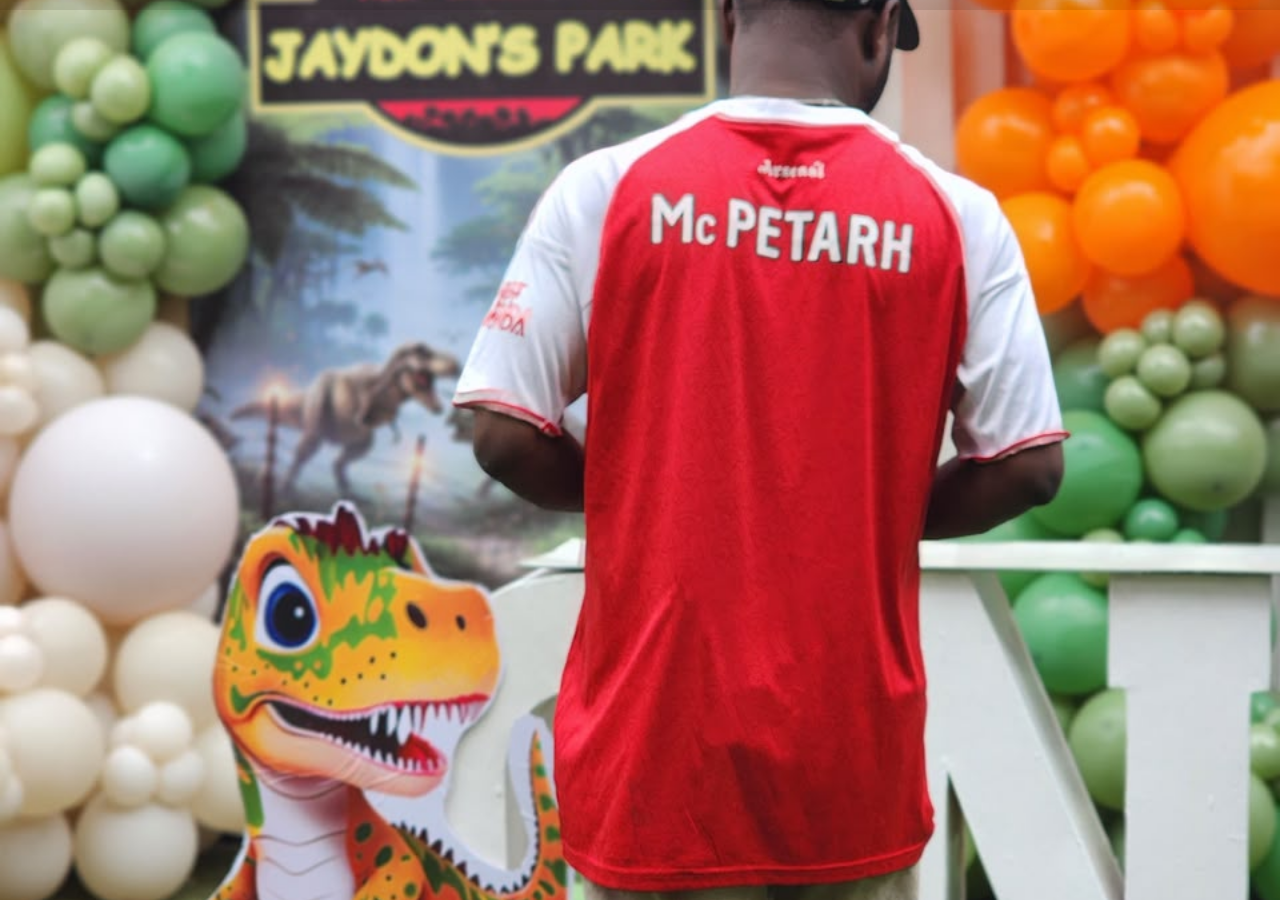
==== Bday.html @ 9639882e "This is my first commit" ====
<!DOCTYPE html>
<html lang="en">
<head>
    <meta charset="UTF-8">
    <meta name="viewport" content="width=device-width, initial-scale=1.0">
    <meta name="description" content="O-Dune Devs">
    <title>Birthday Page</title>
    <link rel="preconnect" href="https://fonts.googleapis.com">
    <link rel="preconnect" href="https://fonts.gstatic.com" crossorigin>
    <link href="https://fonts.googleapis.com/css2?family=DM+Sans:opsz,wght@9..40,100..1000&display=swap" rel="stylesheet">
    <link href="https://fonts.googleapis.com/css2?family=Fraunces:opsz,wght,SOFT,WONK@9..144,100..900,0..100,0..1&display=swap" rel="stylesheet">
    <link rel="stylesheet" href="Bday.css">
</head>
<body>
    <header></header>
    <main></main>
    <footer></footer>
</body>
</html>
---- Bday.css ----
* {
    box-sizing: border-box;
}

html, body {
    margin: 0;
    min-height: 100%;
    background-image: url('Background.png');
    background-position: center;
    background-size: cover;
    background-repeat: no-repeat;
    backdrop-filter: blur(20px);
    box-shadow: 0   0   0   10px rgba(0, 0,0, .1);
}
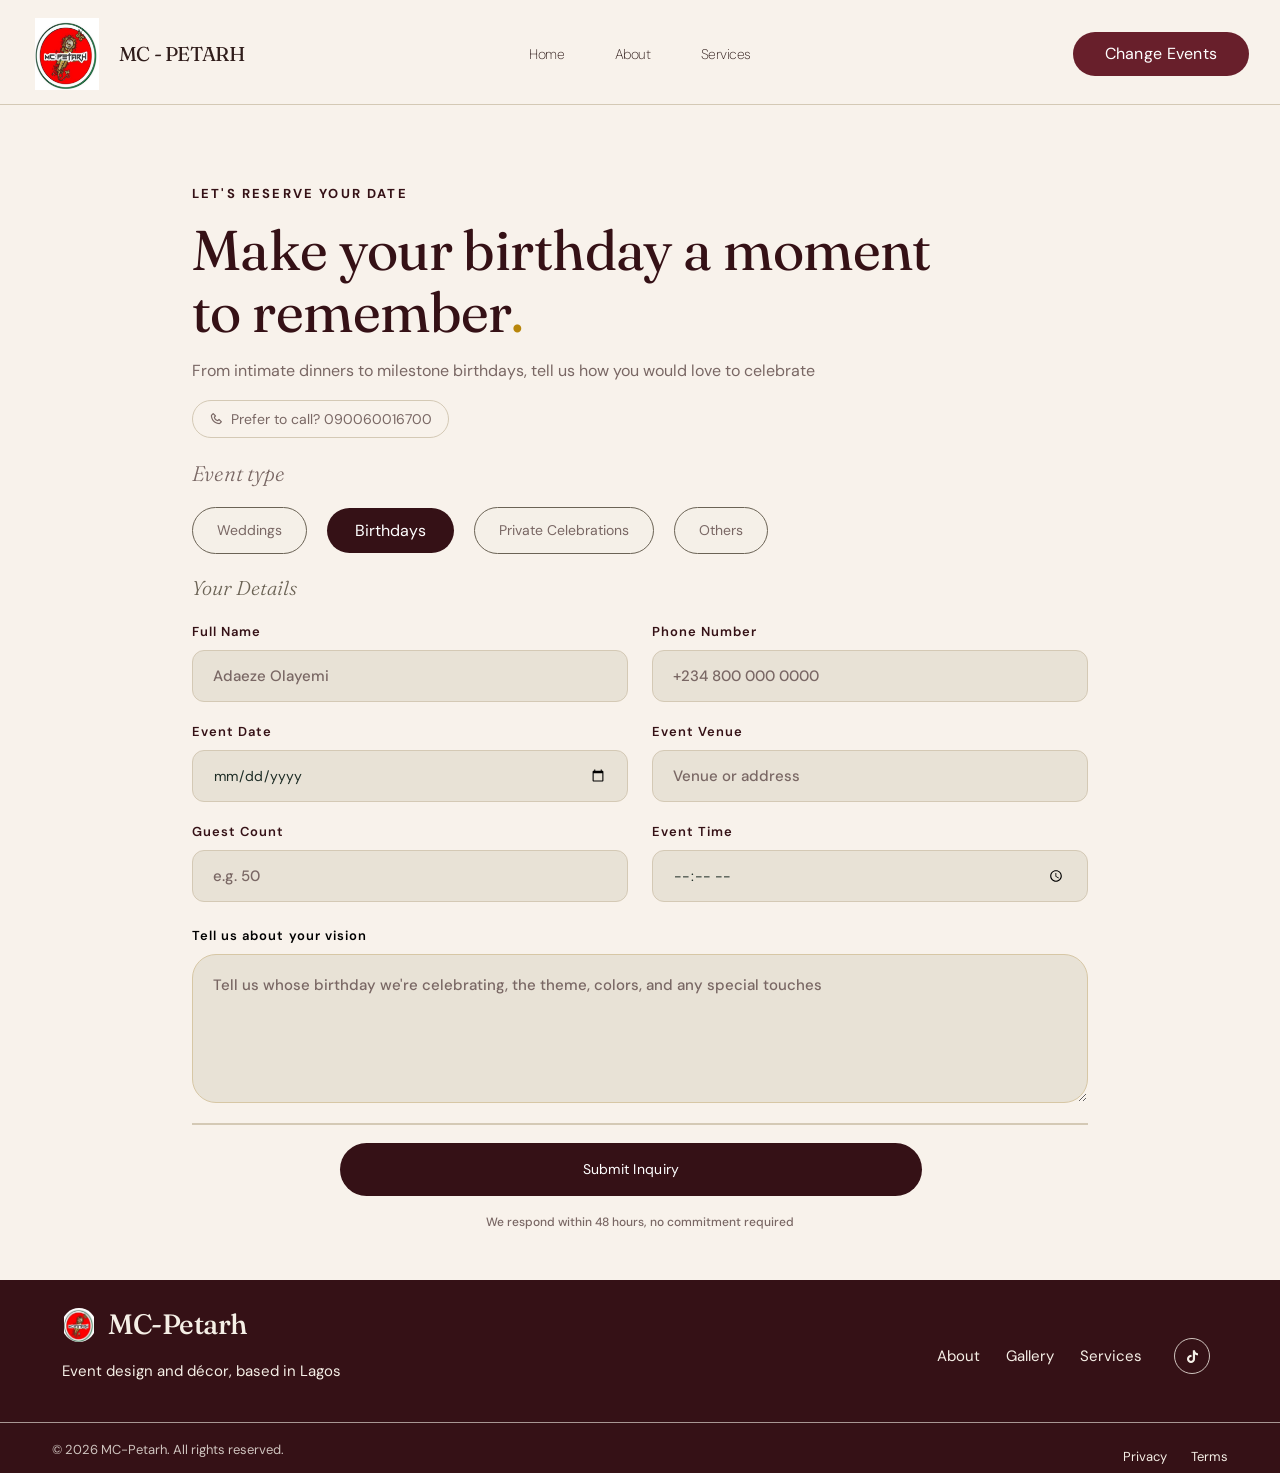
==== commit 8e22c3e0: "Add files via upload" ====
--- a/Bday.html
+++ b/Bday.html
@@ -1,19 +1,147 @@
-<!DOCTYPE html>
-<html lang="en">
-<head>
-    <meta charset="UTF-8">
-    <meta name="viewport" content="width=device-width, initial-scale=1.0">
-    <meta name="description" content="O-Dune Devs">
-    <title>Birthday Page</title>
-    <link rel="preconnect" href="https://fonts.googleapis.com">
-    <link rel="preconnect" href="https://fonts.gstatic.com" crossorigin>
-    <link href="https://fonts.googleapis.com/css2?family=DM+Sans:opsz,wght@9..40,100..1000&display=swap" rel="stylesheet">
-    <link href="https://fonts.googleapis.com/css2?family=Fraunces:opsz,wght,SOFT,WONK@9..144,100..900,0..100,0..1&display=swap" rel="stylesheet">
-    <link rel="stylesheet" href="Bday.css">
-</head>
-<body>
-    <header></header>
-    <main></main>
-    <footer></footer>
-</body>
+<!DOCTYPE html>
+<html lang="en">
+<head>
+    <meta charset="UTF-8">
+    <meta name="viewport" content="width=device-width, initial-scale=1.0">
+    <meta name="description" content="Share your birthday event details with MC-Petarh.">
+    <title>Birthday Event Décor | MC-Petarh</title>
+    <link rel="preconnect" href="https://fonts.googleapis.com">
+    <link rel="preconnect" href="https://fonts.gstatic.com" crossorigin>
+    <link href="https://fonts.googleapis.com/css2?family=DM+Sans:opsz,wght@9..40,100..1000&display=swap" rel="stylesheet">
+    <link rel="stylesheet" href="https://unpkg.com/boxicons@2.1.4/css/boxicons.min.css">
+    <link href="https://fonts.googleapis.com/css2?family=Fraunces:opsz,wght,SOFT,WONK@9..144,100..900,0..100,0..1&display=swap" rel="stylesheet">
+    <link rel="stylesheet" href="Bday.css">
+</head>
+<body>
+    <!-- This is the navbar that reoccurs in every page -->
+    <!-- INTRO HEAD BAR -->
+    <div class="head-cont">
+    <header class="top-style">
+        <div class="top-right-style">
+            <!-- The Company Logo plus Company Text -->
+        <img src="banga.png" alt="Logo" class="logo">
+        <p class="logo-text">MC - PETARH</p>
+        </div>
+        <!-- The Navbar Section -->
+        <nav class="frst-cont">
+                 <a href="Landing.html#home">Home</a>
+                 <a href="Landing.html#about">About</a>
+                 <a href="Landing.html#service">Services</a>
+        </nav>
+        <!-- Intro-Button -->
+        <a href="booking-page.html" class="start-btn">Change Events</a>
+    </header>
+    </div>
+    <main>
+        <div class="frst-order-cont">
+        <p class="motto">LET'S RESERVE YOUR DATE</p>
+        <p class="intro-head-text">Make your birthday a moment<br>to remember<span class="fullstop">.</span></p>
+        <p class="intro-text">From intimate dinners to milestone birthdays, tell us how you would love to celebrate</p>
+        <!--  -->
+        <!-- This is the fake btn for the header in oreder page -->
+        <a class="contact-btn" href="tel:090060016700" aria-label="Call MC-Petarh at 090060016700">
+            <i class="bx bx-phone" aria-hidden="true"></i>
+            <span>Prefer to call? 090060016700</span>
+        </a>
+    
+    <!-- This is the form and options part -->
+        <p class="opt-hd-txt">Event type</p>
+        <!-- Options disguised as Link Embedded Button -->
+         <div class="options">
+            <a href="couple.html" class="opt">Weddings</a>
+            <span class="opt-Bday" aria-current="true">Birthdays</span>
+            <a href="Party.html" class="opt-party">Private Celebrations</a>
+            <a href="Others.html" class="opt-etc">Others</a>
+         </div>
+        <!-- The Form Filling Section Of the page -->
+        <p class="form-hd-txt">Your Details</p>
+        <form action="https://formsubmit.co/mc-petarhevents@gmail.com" method="POST">
+            <input type="hidden" name="_subject" value="Birthday Inquiry">
+            <div class="form-grid">
+                <div class="form-field">
+                    <label for="Cust_Id" class="form-label">Full Name</label>
+                    <div class="input-box">
+                        <input type="text" id="Cust_Id" name="full_name" placeholder="Adaeze Olayemi" required>
+                    </div>
+                </div>
+                <div class="form-field">
+                    <label for="Tel" class="form-label">Phone Number</label>
+                    <div class="input-box">
+                        <input type="tel" id="Tel" name="phone" placeholder="+234 800 000 0000" required>
+                    </div>
+                </div>
+                <div class="form-field">
+                    <label for="event-date" class="form-label">Event Date</label>
+                    <div class="input-box">
+                        <input type="date" id="event-date" name="event_date">
+                    </div>
+                </div>
+                <div class="form-field">
+                    <label for="event-venue" class="form-label">Event Venue</label>
+                    <div class="input-box">
+                        <input type="text" id="event-venue" name="event_venue" placeholder="Venue or address">
+                    </div>
+                </div>
+                <div class="form-field">
+                    <label for="guest-count" class="form-label">Guest Count</label>
+                    <div class="input-box">
+                        <input type="number" id="guest-count" name="guest_count" min="1" placeholder="e.g. 50">
+                    </div>
+                </div>
+                <div class="form-field">
+                    <label for="event-time" class="form-label">Event Time</label>
+                    <div class="input-box">
+                        <input type="time" id="event-time" name="event_time">
+                    </div>
+                </div>
+            </div>
+            <div class="vision-field">
+                <label for="text-area" class="label-text">Tell us about your vision</label>
+                <div class="input-txt-box">
+                    <textarea id="text-area" name="vision" placeholder="Tell us whose birthday we're celebrating, the theme, colors, and any special touches" required class="talk-box"></textarea>
+                </div>
+            </div>
+            <div class="bottom-style">
+                <button class="btn" type="submit">Submit Inquiry</button>
+                <br>
+                <p class="bttm-txt">We respond within 48 hours, no commitment required</p>
+            </div>
+        </form>
+    </div>
+    </main>
+    <!-- This is the activated footer code -->
+        <footer class="site-footer">
+        <div class="footer-style">
+            <div class="footer-brand">
+                <div class="brand-wrap">
+                    <img src="banga.png" alt="Logo" class="footer-logo">
+                    <p class="footer-logo-text">MC-Petarh</p>
+                </div>
+                <p class="footer-tagline">Event design and décor, based in Lagos</p>
+            </div>
+
+            <div class="handle-box">
+                <a href="Landing.html#about" class="footer-link">About</a>
+                <a href="Showroom.html" class="footer-link">Gallery</a>
+                <a href="Landing.html#service" class="footer-link">Services</a>
+
+                <div class="social-links">
+                    <a href="https://www.tiktok.com/@mcpetarhofficial" class="social-icon" aria-label="TikTok" target="_blank" rel="noopener noreferrer">
+                        <i class="bx bxl-tiktok"></i>
+                    </a>
+                </div>
+            </div>
+        </div>
+
+        <div class="footer-bottom">
+            <p>© 2026 MC-Petarh. All rights reserved.</p>
+            <div class="bottom-links">
+                 <!-- Fetch an AI drafted privacy and terms and condition page and then link; online sighting ! -->
+                <a href="Privacy.html" class="footer-link small">Privacy</a>
+                <a href="Terms.html" class="footer-link small">Terms</a>
+            </div>
+        </div>
+    </footer>
+    <!--  -->
+</body>
 </html>
--- a/Bday.css
+++ b/Bday.css
@@ -1,14 +1,1111 @@
-* {
-    box-sizing: border-box;
-}
-
-html, body {
-    margin: 0;
-    min-height: 100%;
-    background-image: url('Background.png');
-    background-position: center;
-    background-size: cover;
-    background-repeat: no-repeat;
-    backdrop-filter: blur(20px);
-    box-shadow: 0   0   0   10px rgba(0, 0,0, .1);
-}+* {
+    box-sizing: border-box;
+    --nav-background: #f8f2eb;
+    /* Original role: navbar and page background. */
+    --nav-text: #301d1b;
+    /* Original role: navbar and logo text. */
+    --primary-button-background: #681f2b;
+    /* Original role: consultation button background. */
+    --button-text: #ffffff;
+    /* Original role: text on primary buttons. */
+    --deep-burgundy: #351116;
+    /* Original role: dark headings, selected option and submit button. */
+    --intro-accent: #e5bdb4;
+    /* Original role: intro text palette accent. */
+    --style-accent: #d9aaa0;
+    /* Original role: style section palette accent. */
+    --soft-cream: #fff5ef;
+    /* Original role: light text and decorative palette accent. */
+    --secondary-burgundy: #8c3744;
+    /* Original role: secondary button palette color. */
+    --muted-text: #796764;
+    /* Original role: supporting copy and footer text. */
+    --gold-accent: #b8860b;
+    /* Original role: heading punctuation and focus accent. */
+    --neutral-border: rgb(212, 201, 181);
+    /* Original role: header, contact and form section dividers. */
+    --option-surface: rgb(245, 240, 232);
+    /* Original role: unselected event option background. */
+    --option-border: #6b6355;
+    /* Original role: unselected option border and supporting headings. */
+    --green-hover: #2d4a3e;
+    /* Original role: Weddings option hover and footer background. */
+    --light-hover-text: #f5efe6;
+    /* Original role: text on hovered options and footer. */
+    --party-hover: burlywood;
+    /* Original role: Private Celebrations option hover. */
+    --other-hover: coral;
+    /* Original role: Others option hover. */
+    --input-surface: #e8e2d6;
+    /* Original role: input and textarea background. */
+    --body-text: #1c2b24;
+    /* Original role: input and textarea text. */
+    --textarea-border: #d7c7a5;
+    /* Original role: textarea border. */
+    --focus-border: black;
+    /* Original role: focused input border. */
+    --button-shadow: rgba(255, 255, 255, 0.14);
+    /* Original role: consultation button hover shadow. */
+    --footer-outline: rgba(245, 240, 232, 0.8);
+    /* Original role: footer social icon outline. */
+    --footer-divider: rgba(245, 240, 232, 0.6);
+    /* Original role: footer bottom divider. */
+    --footer-secondary-text: rgba(245, 240, 232, 0.8);
+    /* Original role: secondary footer copy. */
+    --footer-icon-text: #f5f0e8;
+    /* Original role: social icon text. */
+    --transparent: transparent;
+    /* Original role: transparent form and focus backgrounds. */
+}
+
+html, body {
+    scroll-behavior: smooth;
+    margin: 0;
+    min-height: 100%;
+    background-color: var(--nav-background);
+}
+.head-cont{
+    position: sticky;
+    top: 0;
+    z-index: 10;
+    border-bottom: 1px solid var(--neutral-border);
+    background-color: var(--nav-background);
+    color: var(--nav-text);
+}
+.top-style{
+    width: 100%;
+    padding: 18px clamp(16px, 2.4vw, 32px) 14px;
+    display: grid;
+    grid-template-columns: minmax(0, 1fr) auto minmax(0, 1fr);
+    align-items: center;
+    column-gap: clamp(16px, 2.4vw, 32px);
+}
+.top-right-style{
+    display: flex;
+    align-items: center;
+    justify-content: flex-start;
+    gap: 16px;
+    min-width: 0;
+}
+
+/* The Style for the company logo */
+
+.logo{
+    margin-right: 0;
+   object-fit: contain;
+    flex: 0 0 72px;
+    width: 72px;
+    height: 72px;
+}
+.logo-text{
+    /* The Top text by the Right hand side */
+    font-family: "Fraunces", serif;
+    font-size: 20px;
+    font-weight: 400;
+    Line-height: 24px;
+    letter-spacing: -0.4px;
+    margin-right: 0px;
+}
+/* N:B- Needs adjustment on the font thickness */
+/* The Navbar container */
+
+.frst-cont{
+    padding: 10px;
+    display: flex;
+    gap: clamp(12px, 2.4vw, 32px);
+    align-items: center;
+    justify-content: center;
+    font-size: 12px;
+    text-decoration: none;
+}
+.frst-cont a{
+    /* The font size isn't exact to the figma design */
+    font-family: "DM Sans", sans-serif;
+    font-size: 14px;
+    line-height: 20px;
+    letter-spacing: -0.5px;
+    padding-top: 5px;
+    padding-bottom: 5px;
+    padding-left: 10px;
+    padding-right: 10px;
+    border: none;
+    color: var(--nav-text);
+    font-weight: 200;
+    text-decoration: none;
+    transition:transform .15s ease, background .2s ease;
+    cursor: pointer;
+}
+.frst-cont a:hover{
+    font-weight: 500;
+    color: var(--focus-border);
+    transform:translateY(-1px);
+}
+.frst-cont a:active,
+.frst-cont a:focus{
+   font-size: 16px;
+   font-weight: 600;
+   background-color: var(--transparent);
+   border: 1.5px solid var(--gold-accent);
+   border-radius: 8px;
+}
+
+.start-btn{
+    background-color: var(--primary-button-background);
+    font-family: "DM Sans", sans-serif;
+    font-size: 16px;
+    color: var(--button-text);
+    line-height: 16px;
+    letter-spacing: 0.28px;
+    padding: 14px 32px;
+    border: none;
+    border-radius: 9999px;
+    text-decoration: none;
+    transition: color 0.2s ease, background-color 0.2s ease, box-shadow 0.2s ease, transform 0.2s ease;
+    cursor: pointer;
+    justify-self: end;
+    margin-left: 0;
+    margin-right: 0;
+}
+/* the changes are too sudden */
+.start-btn:hover{
+    transform: translateY(-3px);
+    box-shadow: 0 6px 16px var(--button-shadow);
+ 
+}
+
+/* THis is the section one beginning  */
+.frst-order-cont{
+    width: 900px;
+    height: 220px;
+    margin-left: 300px;
+}
+.motto{
+    font-family: "DM Sans", sans-serif;
+    font-size: 13px;
+    line-height: 18px;
+    letter-spacing: 2.16px;
+    font-weight: bold;
+    color: var(--deep-burgundy);
+    width: 896px;
+    height: 24px;
+    margin: 80px 0 16px;
+    padding: 0;
+}
+.intro-head-text {
+    font-family: "Fraunces", serif;
+    font-size: 56px;
+    font-weight: 420;
+    line-height: 61.6px;
+    letter-spacing: -0.56px;
+    color: var(--deep-burgundy);
+    margin: 15px 0 16px;
+    padding: 0;
+}
+.fullstop{
+    color: var(--gold-accent)
+}
+.intro-text {
+    font-family: "DM Sans", sans-serif;
+    font-size: 16px;
+    font-weight: 400;
+    font-style: normal;
+    line-height: 26px;
+    letter-spacing: 0;
+    color: var(--muted-text);
+    margin: 15px 0 16px;
+    padding: 0;
+}
+/* */
+
+.contact-btn {
+    display: inline-flex;
+    align-items: center;
+    gap: 8px;
+    width: fit-content;
+    min-height: 38px;
+    padding: 8px 16px;
+    border: 1px solid var(--neutral-border);
+    border-radius: 9999px;
+    color: var(--muted-text);
+    font-family: "DM Sans", sans-serif;
+    font-size: 14px;
+    font-weight: 400;
+    font-style: normal;
+    line-height: 20px;
+    text-decoration: none;
+}
+
+.contact-btn:focus-visible {
+    outline: 2px solid var(--gold-accent);
+    outline-offset: 3px;
+}
+
+.contact-btn::before {
+    color: var(--muted-text);
+    font-size: 16px;
+    line-height: 1;
+}
+
+.contact-btn p {
+    margin: 0;
+}
+
+.opt-hd-txt {
+    font-family: "Fraunces", serif;
+    font-size: 21px;
+    font-weight: 300;
+    font-style: italic;
+    line-height: 28px;
+    letter-spacing: 0px;
+    color: var(--muted-text);
+    width: 896px;
+    height: 28px;
+    margin-bottom: 0px;
+}
+
+.options {
+    display: flex;
+    flex-direction: row;
+    align-items: center;
+    justify-content: flex-start;
+    flex-wrap: wrap;
+    column-gap: 20px;
+    row-gap: 16px;
+    width: 896px;
+    height: 67px;
+    padding-top: 20px;
+}
+
+.opt-Bday{
+    font-family: "DM Sans", sans-serif;
+    line-height: 21px;
+    display: inline-flex;
+    align-items: center;
+    justify-content: center;
+    flex: 0 0 auto;
+    padding: 12px 28px;
+    background-color: var(--deep-burgundy);
+    border: none;
+    font-size: 16px;
+    border-radius: 9999px;
+    letter-spacing: 0px;
+    color: var(--button-text);
+    text-decoration: none;
+     transition: background-color 0.2s ease, border-color 0.2s ease, color 0.2s ease, opacity 0.2s ease;
+}
+.opt-party,
+.opt-etc,
+.opt {
+    display: inline-flex;
+    align-items: center;
+    justify-content: center;
+    flex: 0 0 auto;
+    padding: 12px 24px;
+    background-color: var(--option-surface);
+    color: var(--muted-text);
+    border: 1.5px solid var(--option-border);
+    border-radius: 9999px;
+    font-family: "DM Sans", sans-serif;
+    font-size: 14px;
+    line-height: 21px;
+    letter-spacing: 0px;
+    text-decoration: none;
+    transition: background-color 0.2s ease, border-color 0.2s ease, color 0.2s ease;
+}
+
+.opt:hover {
+    background-color: var(--deep-burgundy);
+    color: var(--button-text);
+    font-weight: 600;
+    opacity: 0.83;
+}
+.opt-party:hover{
+    background-color: var(--deep-burgundy);
+    color: var(--button-text);
+    font-weight: 600;
+    opacity: 0.83;
+}
+.opt-etc:hover{
+    background-color: var(--deep-burgundy);
+    color: var(--button-text);
+    font-weight: 600;
+    opacity: 0.83;
+}
+.form-hd-txt {
+    font-family: "Fraunces", serif;
+    font-size: 20px;
+    font-weight: 300;
+    font-style: italic;
+    line-height: 28px;
+    letter-spacing: 0px;
+    color: var(--option-border);
+}
+.Cust_Id{
+    font-family: "DM Sans",sans-serif;
+    font-size: 13px;
+    font-weight: 400;
+    line-height: 19.5px;
+    letter-spacing: 1.04px;
+    color: var(--deep-burgundy);
+}
+.input-box {
+    margin-bottom: 28px;
+    background: var(--transparent);
+    border: none;
+    border-radius: 0;
+    overflow: visible;
+}
+
+.input-box input {
+    width: 438px;
+    height: 52.5px;
+    padding: 14px 20px;
+    border: 1px solid var(--neutral-border);
+    outline: none;
+    background: var(--input-surface);
+    border-radius: 12px;
+    font-family: "DM Sans", sans-serif;
+    font-size: 14px;
+    color: var(--body-text);
+}
+
+.input-box input::placeholder,
+.talk-box::placeholder {
+    font-family: "DM Sans", sans-serif;
+    font-size: 15px;
+    font-weight: 500;
+    line-height: 24px;
+    color: var(--muted-text);
+    opacity: 1;
+    text-align: left;
+}
+.input-box input:focus{
+    border: 2px solid var(--focus-border);
+}
+.Tel{
+    font-family: "DM Sans",sans-serif;
+    font-size: 13px;
+    font-weight: 400;
+    line-height: 19.5px;
+    letter-spacing: 1.04px;
+    color: var(--deep-burgundy);
+
+}
+.label-text{
+    font-family: "DM Sans",sans-serif;
+    font-size: 13px;
+    font-weight: 600;
+    line-height: 19.5px;
+    letter-spacing: 1.04px;
+}
+.talk-box{
+    background-color: var(--input-surface);
+    border: 1px solid var(--textarea-border);
+    border-radius: 24px;
+    color: var(--body-text);
+    width: 896px;
+    height: 149.5px;
+    padding: 18px 20px;
+    text-align: left;
+    vertical-align: top;
+    resize: vertical;
+    box-sizing: border-box;
+    font-family: "DM Sans", sans-serif;
+    font-size: 14px;
+    line-height: 1.5;
+}
+.bottom-style {
+    border-top: 2.3px solid var(--neutral-border);
+    margin-top: 20px;
+    padding-top: 18px;
+    margin-bottom: 20px;
+    display: flex;
+    align-items: center;
+    justify-content: center;
+    gap: 18px;
+    flex-wrap: wrap;
+}
+.btn {
+    font-family: "DM Sans",sans-serif;
+    font-size: 14px;
+    font-weight: 400;
+    line-height: 24px;
+    letter-spacing: 0.28px;
+    color: var(--button-text);
+    border: none;
+    background-color: var(--deep-burgundy);
+    border-radius: 9999px;
+    width: 582px;
+    height: 52.5px;
+    padding: 14px 32px;
+    margin-right: 50px;
+    display: block;
+    transition: opacity 0.2s ease;
+}
+.btn:hover{
+    opacity: 0.93;
+}
+.bttm-txt{
+    font-family: "DM Sans",sans-serif;
+    font-size: 12px;
+    font-weight: 500;
+    line-height: 16px;
+    letter-spacing: 0px;
+    color: var(--muted-text);
+    margin:0px;
+    display: block;
+}
+
+.site-footer {
+    width: 100vw;
+    margin-left: calc(50% - 50vw);
+    background-color: var(--green-hover);
+    color: var(--light-hover-text);
+    margin-top: 50px;
+}
+
+.footer-style {
+    width: 100%;
+    display: flex;
+    align-items: flex-end;
+    justify-content: space-between;
+    gap: 32px;
+    padding: 28px 52px 40px;
+    box-sizing: border-box;
+}
+
+.footer-brand {
+    display: flex;
+    flex-direction: column;
+    align-items: flex-start;
+    gap: 18px;
+    margin-left: 10px;
+}
+
+.brand-wrap {
+    display: flex;
+    align-items: center;
+    gap: 12px;
+}
+
+.footer-logo {
+    width: 34px;
+    height: 34px;
+    object-fit: contain;
+    border-radius: 50%;
+}
+
+.footer-logo-text {
+    margin: 0;
+    font-family: "Fraunces", serif;
+    font-size: 28px;
+    line-height: 1.2;
+    letter-spacing: -0.5px;
+    font-weight: 500;
+}
+
+.footer-tagline {
+    margin: 0;
+    font-family: "DM Sans", sans-serif;
+    font-size: 15px;
+    line-height: 1.5;
+}
+
+.handle-box {
+    display: flex;
+    align-items: center;
+    justify-content: flex-end;
+    gap: 26px;
+    flex-wrap: wrap;
+    margin-right: 18px;
+    padding-bottom: 8px;
+}
+
+.footer-link {
+    font-family: "DM Sans", sans-serif;
+    font-size: 15px;
+    font-weight: 400;
+    color: var(--light-hover-text);
+    line-height: 24px;
+    text-decoration: none;
+}
+.footer-link.small {
+    font-size: 13px;
+}
+
+.social-links {
+    display: flex;
+    align-items: center;
+    gap: 14px;
+    margin-left: 6px;
+}
+
+.social-icon {
+    width: 36px;
+    height: 36px;
+    display: inline-flex;
+    align-items: center;
+    justify-content: center;
+    border: 1px solid var(--footer-outline);
+    border-radius: 50%;
+    color: var(--footer-icon-text);
+    text-decoration: none;
+    font-size: 15px;
+}
+
+.social-icon i {
+    display: inline-flex;
+    align-items: center;
+    justify-content: center;
+}
+
+.footer-bottom {
+    display: flex;
+    align-items: center;
+    justify-content: space-between;
+    gap: 20px;
+    padding: 18px 52px 0;
+    margin: 0;
+    border-top: 1px solid var(--footer-divider);
+    color: var(--footer-secondary-text);
+    font-family: "DM Sans", sans-serif;
+    font-size: 13px;
+}
+
+.footer-bottom p {
+    margin: 0;
+    margin-bottom: 15px;
+}
+
+.bottom-links {
+    display: flex;
+    align-items: center;
+    gap: 24px;
+}
+
+/* A centered max-width wrapper prevents the fixed desktop offset from pushing content off smaller screens. */
+.frst-order-cont {
+    width: min(896px, calc(100% - 64px));
+    height: auto;
+    margin: 0 auto;
+}
+
+/* Fluid text and option containers prevent fixed-width content from overflowing the page wrapper. */
+.motto,
+.opt-hd-txt,
+.options,
+.talk-box {
+    width: 100%;
+}
+
+.motto,
+.opt-hd-txt,
+.options {
+    height: auto;
+}
+
+.intro-text {
+    width: 100%;
+    height: auto;
+    max-width: 42rem;
+}
+
+/* Form controls fill their available column while retaining comfortable desktop maximums. */
+.input-box {
+    width: 100%;
+}
+
+.input-box input {
+    display: block;
+    width: min(100%, 438px);
+    max-width: 100%;
+}
+
+.form-grid {
+    display: grid;
+    grid-template-columns: repeat(2, minmax(0, 1fr));
+    column-gap: 24px;
+    row-gap: 20px;
+}
+
+.form-field {
+    min-width: 0;
+}
+
+.form-label {
+    display: block;
+    margin-bottom: 8px;
+    font-family: "DM Sans", sans-serif;
+    font-size: 13px;
+    font-weight: 600;
+    line-height: 19.5px;
+    letter-spacing: 1.04px;
+    color: var(--deep-burgundy);
+}
+
+.form-field .input-box {
+    margin-bottom: 0;
+}
+
+.form-field .input-box input {
+    width: 100%;
+}
+
+.vision-field {
+    margin-top: 24px;
+}
+
+.vision-field .label-text {
+    display: block;
+    margin-bottom: 8px;
+}
+
+.talk-box {
+    display: block;
+    max-width: 100%;
+}
+
+@media (max-width: 720px) {
+    .form-grid {
+        grid-template-columns: repeat(2, minmax(0, 1fr));
+    }
+}
+
+@media (max-width: 480px) {
+    .form-grid {
+        grid-template-columns: minmax(0, 1fr);
+    }
+}
+
+.btn {
+    width: min(100%, 582px);
+    margin-right: 0;
+}
+
+.site-footer {
+    width: 100vw;
+    margin-left: calc(50% - 50vw);
+    background-color: var(--deep-burgundy);
+    color: var(--light-hover-text);
+    margin-top: 50px;
+}
+
+.footer-style {
+    width: 100%;
+    display: flex;
+    align-items: flex-end;
+    justify-content: space-between;
+    gap: 32px;
+    padding: 28px 52px 40px;
+    box-sizing: border-box;
+}
+
+.footer-brand {
+    display: flex;
+    flex-direction: column;
+    align-items: flex-start;
+    gap: 18px;
+    margin-left: 10px;
+}
+
+.brand-wrap {
+    display: flex;
+    align-items: center;
+    gap: 12px;
+}
+
+.footer-logo {
+    width: 34px;
+    height: 34px;
+    object-fit: contain;
+    border-radius: 50%;
+}
+
+.footer-logo-text {
+    margin: 0;
+    font-family: "Fraunces", serif;
+    font-size: 28px;
+    line-height: 1.2;
+    letter-spacing: -0.5px;
+    font-weight: 500;
+}
+
+.footer-tagline {
+    margin: 0;
+    font-family: "DM Sans", sans-serif;
+    font-size: 15px;
+    line-height: 1.5;
+}
+
+.handle-box {
+    display: flex;
+    align-items: center;
+    justify-content: flex-end;
+    gap: 26px;
+    flex-wrap: wrap;
+    margin-right: 18px;
+    padding-bottom: 8px;
+}
+
+.footer-link {
+    font-family: "DM Sans", sans-serif;
+    font-size: 15px;
+    font-weight: 400;
+    color: var(--light-hover-text);
+    line-height: 24px;
+    text-decoration: none;
+}
+.footer-link.small {
+    font-size: 13px;
+}
+
+.social-links {
+    display: flex;
+    align-items: center;
+    gap: 14px;
+    margin-left: 6px;
+}
+
+.social-icon {
+    width: 36px;
+    height: 36px;
+    display: inline-flex;
+    align-items: center;
+    justify-content: center;
+    border: 1px solid var(--footer-outline);
+    border-radius: 50%;
+    color: var(--footer-icon-text);
+    text-decoration: none;
+    font-size: 15px;
+}
+
+.social-icon i {
+    display: inline-flex;
+    align-items: center;
+    justify-content: center;
+}
+
+.footer-bottom {
+    display: flex;
+    align-items: center;
+    justify-content: space-between;
+    gap: 20px;
+    padding: 18px 52px 0;
+    margin: 0;
+    border-top: 1px solid var(--footer-divider);
+    color: var(--footer-secondary-text);
+    font-family: "DM Sans", sans-serif;
+    font-size: 13px;
+}
+
+.footer-bottom p {
+    margin: 0;
+    margin-bottom: 15px;
+}
+
+.bottom-links {
+    display: flex;
+    align-items: center;
+    gap: 24px;
+}
+
+/* A centered max-width wrapper prevents the fixed desktop offset from pushing content off smaller screens. */
+.frst-order-cont {
+    width: min(896px, calc(100% - 64px));
+    height: auto;
+    margin: 0 auto;
+}
+
+/* Fluid text and option containers prevent fixed-width content from overflowing the page wrapper. */
+.motto,
+.opt-hd-txt,
+.options,
+.talk-box {
+    width: 100%;
+}
+
+.motto,
+.opt-hd-txt,
+.options {
+    height: auto;
+}
+
+.intro-text {
+    width: 100%;
+    height: auto;
+    max-width: 42rem;
+}
+
+/* Form controls fill their available column while retaining comfortable desktop maximums. */
+.input-box {
+    width: 100%;
+}
+
+.input-box input {
+    display: block;
+    width: min(100%, 438px);
+    max-width: 100%;
+}
+
+.talk-box {
+    display: block;
+    max-width: 100%;
+}
+
+.btn {
+    width: min(100%, 582px);
+    margin-right: 0;
+}
+
+/* Let the footer stretch with the page flex layout; 100vw includes scrollbar width and caused horizontal overflow. */
+.site-footer {
+    width: 100%;
+    max-width: 100%;
+    margin-left: 0;
+}
+
+/* Tablet spacing keeps the brand, navigation, and return link from competing for one row. */
+@media (max-width: 900px) {
+    .top-style {
+        padding: 16px 24px 12px;
+        gap: 16px;
+    }
+
+    .top-right-style {
+        min-width: 0;
+        gap: 12px;
+    }
+
+    .frst-cont {
+        gap: clamp(8px, 2vw, 20px);
+    }
+
+    .start-btn {
+        padding: 12px 20px;
+        margin: 0;
+        text-align: center;
+    }
+
+    .frst-order-cont {
+        width: min(896px, calc(100% - 48px));
+    }
+
+    .intro-head-text {
+        font-size: clamp(40px, 6vw, 56px);
+        line-height: 1.1;
+    }
+
+    .options {
+        column-gap: 12px;
+        row-gap: 12px;
+    }
+
+    .footer-style,
+    .footer-bottom {
+        padding-right: 32px;
+        padding-left: 32px;
+    }
+}
+
+/* On narrow screens the header gets a second row for navigation, while content and controls use the viewport width. */
+@media (max-width: 700px) {
+    .top-style {
+        display: grid;
+        grid-template-columns: minmax(0, 1fr) auto;
+        column-gap: 12px;
+        row-gap: 8px;
+        padding: 14px 20px 12px;
+    }
+
+    .top-right-style {
+        grid-column: 1;
+        grid-row: 1;
+    }
+
+    .frst-cont {
+        grid-column: 1 / -1;
+        grid-row: 2;
+        display: flex;
+        justify-content: center;
+        flex-wrap: wrap;
+        padding: 4px 0 0;
+    }
+
+    .start-btn {
+        grid-column: 2;
+        grid-row: 1;
+        font-size: 13px;
+        line-height: 18px;
+        padding: 10px 14px;
+    }
+
+    .frst-order-cont {
+        width: calc(100% - 40px);
+    }
+
+    .motto {
+        margin-top: 48px;
+        margin-bottom: 12px;
+        letter-spacing: 1.5px;
+    }
+
+    .intro-head-text {
+        margin-top: 12px;
+        font-size: clamp(36px, 8vw, 48px);
+        line-height: 1.08;
+    }
+
+    .intro-text {
+        font-size: 15px;
+        line-height: 1.6;
+    }
+
+    .contact-btn {
+        max-width: 100%;
+        flex-wrap: wrap;
+    }
+
+    .options {
+        padding-top: 12px;
+        padding-bottom: 8px;
+        column-gap: 10px;
+        row-gap: 10px;
+    }
+
+    .opt-Bday,
+    .opt-party,
+    .opt-etc,
+    .opt {
+        max-width: 100%;
+        padding: 10px 16px;
+        text-align: center;
+    }
+
+    .talk-box {
+        min-height: 140px;
+    }
+
+    .bottom-style {
+        align-items: stretch;
+        flex-direction: column;
+        gap: 12px;
+    }
+
+    .btn {
+        width: 100%;
+    }
+
+    .footer-style {
+        align-items: flex-start;
+        flex-direction: column;
+        gap: 24px;
+        padding: 28px 24px;
+    }
+
+    .footer-brand,
+    .handle-box {
+        margin: 0;
+    }
+
+    .handle-box {
+        justify-content: flex-start;
+        gap: 18px;
+    }
+
+    .footer-bottom {
+        align-items: flex-start;
+        flex-direction: column;
+        gap: 8px;
+        padding: 16px 24px 0;
+    }
+
+    .footer-bottom p {
+        margin-bottom: 0;
+    }
+
+    .bottom-links {
+        padding-bottom: 16px;
+    }
+}
+
+/* Phone-specific sizing protects the logo, labels, and form fields from cramped viewport edges. */
+@media (max-width: 480px) {
+    .top-style {
+        padding-right: 16px;
+        padding-left: 16px;
+    }
+
+    .logo {
+        flex-basis: 44px;
+        width: 44px;
+        height: 44px;
+    }
+
+    .logo-text {
+        font-size: 14px;
+    }
+
+    .start-btn {
+        max-width: 150px;
+        padding: 9px 12px;
+    }
+
+    .frst-cont {
+        gap: 4px;
+    }
+
+    .link-style {
+        padding-right: 8px;
+        padding-left: 8px;
+    }
+
+    .frst-order-cont {
+        width: calc(100% - 32px);
+    }
+
+    .motto {
+        margin-top: 36px;
+        font-size: 11px;
+    }
+
+    .intro-head-text {
+        font-size: clamp(32px, 9vw, 40px);
+    }
+
+    .contact-btn {
+        width: fit-content;
+        font-size: 13px;
+    }
+
+    .opt-Bday,
+    .opt-party,
+    .opt-etc,
+    .opt {
+        flex: 1 1 calc(50% - 10px);
+    }
+
+    .input-box input,
+    .talk-box {
+        width: 100%;
+        font-size: 14px;
+    }
+
+    .footer-style {
+        padding-right: 20px;
+        padding-left: 20px;
+    }
+
+    .footer-logo-text {
+        font-size: 24px;
+    }
+
+    .handle-box {
+        column-gap: 14px;
+        row-gap: 10px;
+    }
+
+    .footer-bottom {
+        padding-right: 20px;
+        padding-left: 20px;
+    }
+}
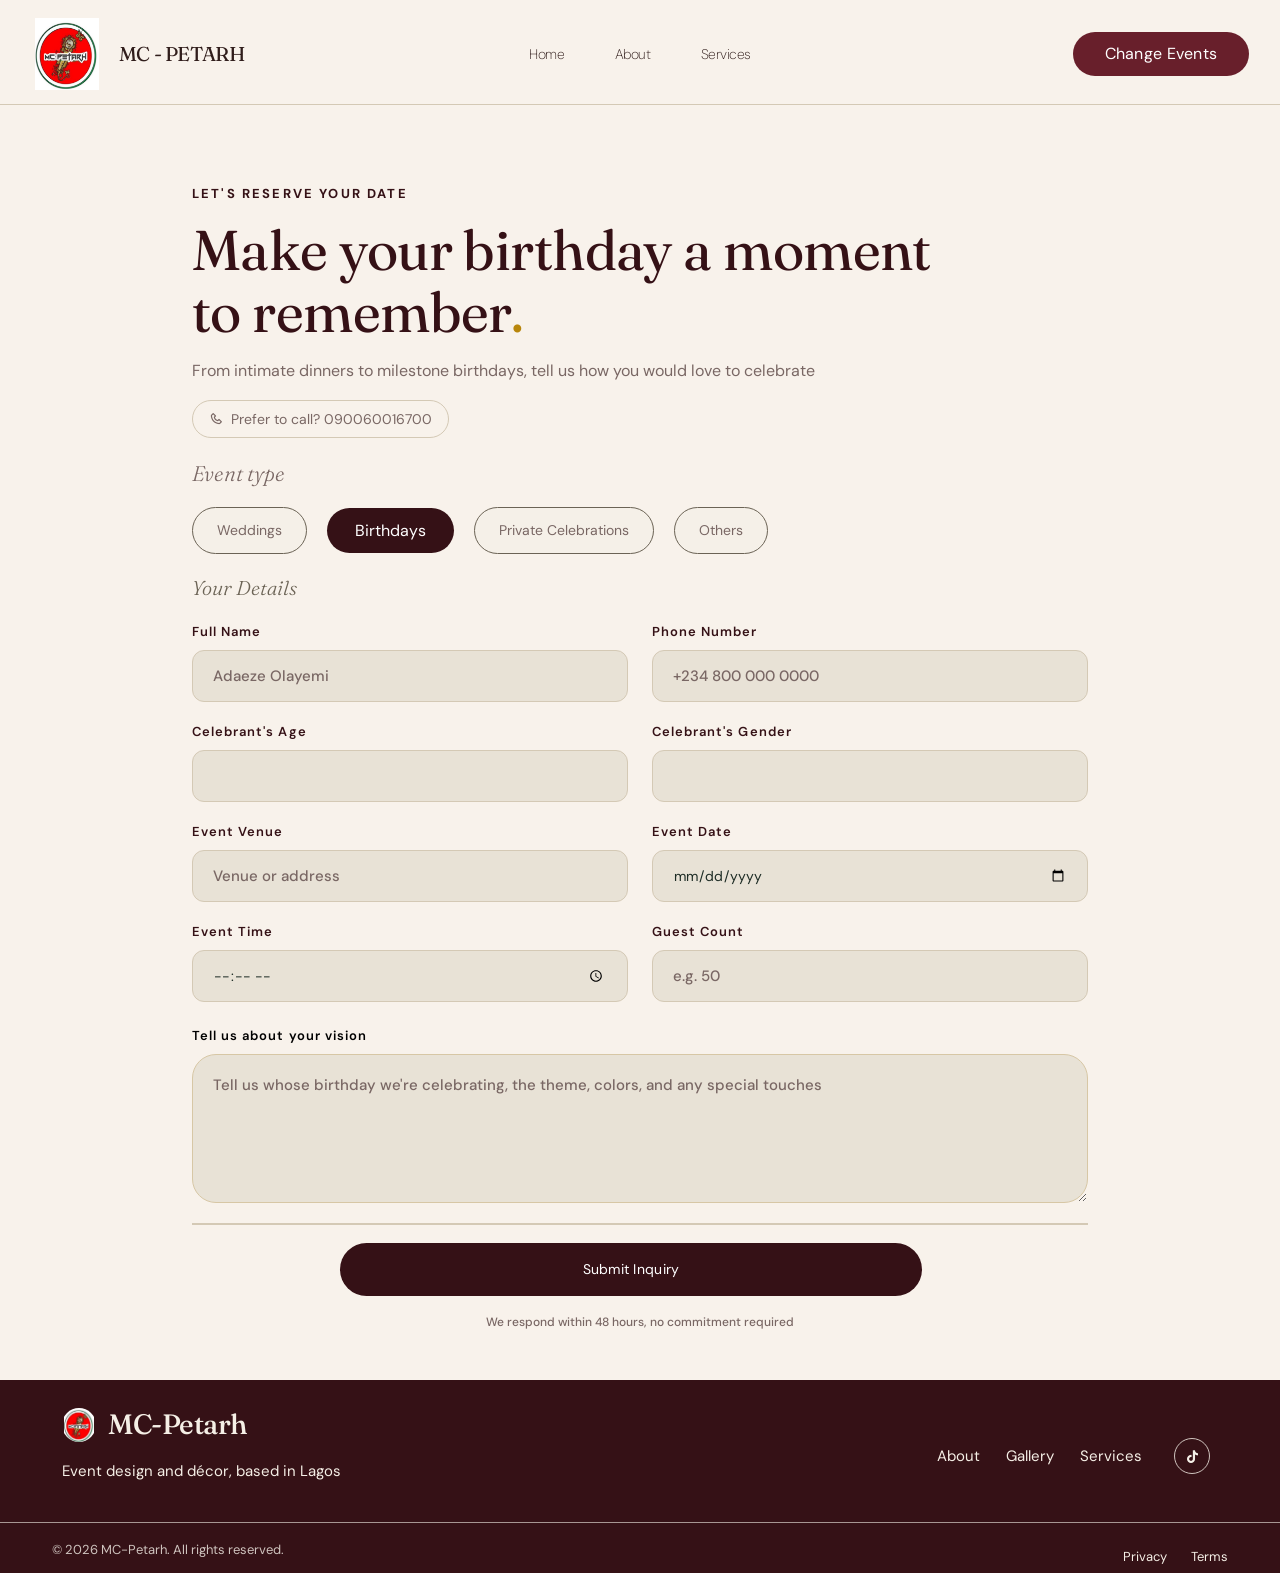
==== commit a49ecacb: "The recents" ====
--- a/Bday.html
+++ b/Bday.html
@@ -1,147 +1,159 @@
-<!DOCTYPE html>
-<html lang="en">
-<head>
-    <meta charset="UTF-8">
-    <meta name="viewport" content="width=device-width, initial-scale=1.0">
-    <meta name="description" content="Share your birthday event details with MC-Petarh.">
-    <title>Birthday Event Décor | MC-Petarh</title>
-    <link rel="preconnect" href="https://fonts.googleapis.com">
-    <link rel="preconnect" href="https://fonts.gstatic.com" crossorigin>
-    <link href="https://fonts.googleapis.com/css2?family=DM+Sans:opsz,wght@9..40,100..1000&display=swap" rel="stylesheet">
-    <link rel="stylesheet" href="https://unpkg.com/boxicons@2.1.4/css/boxicons.min.css">
-    <link href="https://fonts.googleapis.com/css2?family=Fraunces:opsz,wght,SOFT,WONK@9..144,100..900,0..100,0..1&display=swap" rel="stylesheet">
-    <link rel="stylesheet" href="Bday.css">
-</head>
-<body>
-    <!-- This is the navbar that reoccurs in every page -->
-    <!-- INTRO HEAD BAR -->
-    <div class="head-cont">
-    <header class="top-style">
-        <div class="top-right-style">
-            <!-- The Company Logo plus Company Text -->
-        <img src="banga.png" alt="Logo" class="logo">
-        <p class="logo-text">MC - PETARH</p>
-        </div>
-        <!-- The Navbar Section -->
-        <nav class="frst-cont">
-                 <a href="Landing.html#home">Home</a>
-                 <a href="Landing.html#about">About</a>
-                 <a href="Landing.html#service">Services</a>
-        </nav>
-        <!-- Intro-Button -->
-        <a href="booking-page.html" class="start-btn">Change Events</a>
-    </header>
-    </div>
-    <main>
-        <div class="frst-order-cont">
-        <p class="motto">LET'S RESERVE YOUR DATE</p>
-        <p class="intro-head-text">Make your birthday a moment<br>to remember<span class="fullstop">.</span></p>
-        <p class="intro-text">From intimate dinners to milestone birthdays, tell us how you would love to celebrate</p>
-        <!--  -->
-        <!-- This is the fake btn for the header in oreder page -->
-        <a class="contact-btn" href="tel:090060016700" aria-label="Call MC-Petarh at 090060016700">
-            <i class="bx bx-phone" aria-hidden="true"></i>
-            <span>Prefer to call? 090060016700</span>
-        </a>
-    
-    <!-- This is the form and options part -->
-        <p class="opt-hd-txt">Event type</p>
-        <!-- Options disguised as Link Embedded Button -->
-         <div class="options">
-            <a href="couple.html" class="opt">Weddings</a>
-            <span class="opt-Bday" aria-current="true">Birthdays</span>
-            <a href="Party.html" class="opt-party">Private Celebrations</a>
-            <a href="Others.html" class="opt-etc">Others</a>
-         </div>
-        <!-- The Form Filling Section Of the page -->
-        <p class="form-hd-txt">Your Details</p>
-        <form action="https://formsubmit.co/mc-petarhevents@gmail.com" method="POST">
-            <input type="hidden" name="_subject" value="Birthday Inquiry">
-            <div class="form-grid">
-                <div class="form-field">
-                    <label for="Cust_Id" class="form-label">Full Name</label>
-                    <div class="input-box">
-                        <input type="text" id="Cust_Id" name="full_name" placeholder="Adaeze Olayemi" required>
-                    </div>
-                </div>
-                <div class="form-field">
-                    <label for="Tel" class="form-label">Phone Number</label>
-                    <div class="input-box">
-                        <input type="tel" id="Tel" name="phone" placeholder="+234 800 000 0000" required>
-                    </div>
-                </div>
-                <div class="form-field">
-                    <label for="event-date" class="form-label">Event Date</label>
-                    <div class="input-box">
-                        <input type="date" id="event-date" name="event_date">
-                    </div>
-                </div>
-                <div class="form-field">
-                    <label for="event-venue" class="form-label">Event Venue</label>
-                    <div class="input-box">
-                        <input type="text" id="event-venue" name="event_venue" placeholder="Venue or address">
-                    </div>
-                </div>
-                <div class="form-field">
-                    <label for="guest-count" class="form-label">Guest Count</label>
-                    <div class="input-box">
-                        <input type="number" id="guest-count" name="guest_count" min="1" placeholder="e.g. 50">
-                    </div>
-                </div>
-                <div class="form-field">
-                    <label for="event-time" class="form-label">Event Time</label>
-                    <div class="input-box">
-                        <input type="time" id="event-time" name="event_time">
-                    </div>
-                </div>
-            </div>
-            <div class="vision-field">
-                <label for="text-area" class="label-text">Tell us about your vision</label>
-                <div class="input-txt-box">
-                    <textarea id="text-area" name="vision" placeholder="Tell us whose birthday we're celebrating, the theme, colors, and any special touches" required class="talk-box"></textarea>
-                </div>
-            </div>
-            <div class="bottom-style">
-                <button class="btn" type="submit">Submit Inquiry</button>
-                <br>
-                <p class="bttm-txt">We respond within 48 hours, no commitment required</p>
-            </div>
-        </form>
-    </div>
-    </main>
-    <!-- This is the activated footer code -->
-        <footer class="site-footer">
-        <div class="footer-style">
-            <div class="footer-brand">
-                <div class="brand-wrap">
-                    <img src="banga.png" alt="Logo" class="footer-logo">
-                    <p class="footer-logo-text">MC-Petarh</p>
-                </div>
-                <p class="footer-tagline">Event design and décor, based in Lagos</p>
-            </div>
-
-            <div class="handle-box">
-                <a href="Landing.html#about" class="footer-link">About</a>
-                <a href="Showroom.html" class="footer-link">Gallery</a>
-                <a href="Landing.html#service" class="footer-link">Services</a>
-
-                <div class="social-links">
-                    <a href="https://www.tiktok.com/@mcpetarhofficial" class="social-icon" aria-label="TikTok" target="_blank" rel="noopener noreferrer">
-                        <i class="bx bxl-tiktok"></i>
-                    </a>
-                </div>
-            </div>
-        </div>
-
-        <div class="footer-bottom">
-            <p>© 2026 MC-Petarh. All rights reserved.</p>
-            <div class="bottom-links">
-                 <!-- Fetch an AI drafted privacy and terms and condition page and then link; online sighting ! -->
-                <a href="Privacy.html" class="footer-link small">Privacy</a>
-                <a href="Terms.html" class="footer-link small">Terms</a>
-            </div>
-        </div>
-    </footer>
-    <!--  -->
-</body>
+<!DOCTYPE html>
+<html lang="en">
+<head>
+    <meta charset="UTF-8">
+    <meta name="viewport" content="width=device-width, initial-scale=1.0">
+    <meta name="description" content="Share your birthday event details with MC-Petarh.">
+    <title>Birthday Event Décor | MC-Petarh</title>
+    <link rel="preconnect" href="https://fonts.googleapis.com">
+    <link rel="preconnect" href="https://fonts.gstatic.com" crossorigin>
+    <link href="https://fonts.googleapis.com/css2?family=DM+Sans:opsz,wght@9..40,100..1000&display=swap" rel="stylesheet">
+    <link rel="stylesheet" href="https://unpkg.com/boxicons@2.1.4/css/boxicons.min.css">
+    <link href="https://fonts.googleapis.com/css2?family=Fraunces:opsz,wght,SOFT,WONK@9..144,100..900,0..100,0..1&display=swap" rel="stylesheet">
+    <link rel="stylesheet" href="Bday.css">
+</head>
+<body>
+    <!-- This is the navbar that reoccurs in every page -->
+    <!-- INTRO HEAD BAR -->
+    <div class="head-cont">
+    <header class="top-style">
+        <div class="top-right-style">
+            <!-- The Company Logo plus Company Text -->
+        <img src="banga.png" alt="Logo" class="logo">
+        <p class="logo-text">MC - PETARH</p>
+        </div>
+        <!-- The Navbar Section -->
+        <nav class="frst-cont">
+                 <a href="Landing.html#home">Home</a>
+                 <a href="Landing.html#about">About</a>
+                 <a href="Landing.html#service">Services</a>
+        </nav>
+        <!-- Intro-Button -->
+        <a href="booking-page.html" class="start-btn">Change Events</a>
+    </header>
+    </div>
+    <main>
+        <div class="frst-order-cont">
+        <p class="motto">LET'S RESERVE YOUR DATE</p>
+        <p class="intro-head-text">Make your birthday a moment<br>to remember<span class="fullstop">.</span></p>
+        <p class="intro-text">From intimate dinners to milestone birthdays, tell us how you would love to celebrate</p>
+        <!--  -->
+        <!-- This is the fake btn for the header in oreder page -->
+        <a class="contact-btn" href="tel:090060016700" aria-label="Call MC-Petarh at 090060016700">
+            <i class="bx bx-phone" aria-hidden="true"></i>
+            <span>Prefer to call? 090060016700</span>
+        </a>
+    
+    <!-- This is the form and options part -->
+        <p class="opt-hd-txt">Event type</p>
+        <!-- Options disguised as Link Embedded Button -->
+         <div class="options">
+            <a href="couple.html" class="opt">Weddings</a>
+            <span class="opt-Bday" aria-current="true">Birthdays</span>
+            <a href="Party.html" class="opt-party">Private Celebrations</a>
+            <a href="Others.html" class="opt-etc">Others</a>
+         </div>
+        <!-- The Form Filling Section Of the page -->
+        <p class="form-hd-txt">Your Details</p>
+        <form action="https://formsubmit.co/mc-petarhevents@gmail.com" method="POST">
+            <input type="hidden" name="_subject" value="Birthday Inquiry">
+            <div class="form-grid">
+                <div class="form-field">
+                    <label for="Cust_Id" class="form-label">Full Name</label>
+                    <div class="input-box">
+                        <input type="text" id="Cust_Id" name="full_name" placeholder="Adaeze Olayemi" required>
+                    </div>
+                </div>
+                <div class="form-field">
+                    <label for="Tel" class="form-label">Phone Number</label>
+                    <div class="input-box">
+                        <input type="tel" id="Tel" name="phone" placeholder="+234 800 000 0000" required>
+                    </div>
+                </div>
+                <div class="form-field">
+                    <label for="Celebrant's Age" class="form-label">Celebrant's Age</label>
+                    <div class="input-box">
+                        <input type="number" id="Celebrant's Age" name="Celebrant's Age" required>
+                    </div>
+                </div>
+                <div class="form-field">
+                    <label for="Celebrant's_Gender" class="form-label">Celebrant's Gender</label>
+                    <div class="input-box">
+                        <input type="text" id="Celebrant's_Gender" name="Celebrant's_Gender" required>
+                    </div>
+                </div>
+                <div class="form-field">
+                    <label for="event-venue" class="form-label">Event Venue</label>
+                    <div class="input-box">
+                        <input type="text" id="event-venue" name="event_venue" placeholder="Venue or address" required>
+                    </div>
+                </div>
+                <div class="form-field">
+                    <label for="event-date" class="form-label">Event Date</label>
+                    <div class="input-box">
+                        <input type="date" id="event-date" name="event_date" required>
+                    </div>
+                </div>
+                <div class="form-field">
+                    <label for="event-time" class="form-label">Event Time</label>
+                    <div class="input-box">
+                        <input type="time" id="event-time" name="event_time" required>
+                    </div>
+                </div>
+                 <div class="form-field">
+                    <label for="guest-count" class="form-label">Guest Count</label>
+                    <div class="input-box">
+                        <input type="number" id="guest-count" name="guest_count" min="1" placeholder="e.g. 50" required>
+                    </div>
+                </div>
+            </div>
+            <div class="vision-field">
+                <label for="text-area" class="label-text">Tell us about your vision</label>
+                <div class="input-txt-box">
+                    <textarea id="text-area" name="vision" placeholder="Tell us whose birthday we're celebrating, the theme, colors, and any special touches" required class="talk-box"></textarea>
+                </div>
+            </div>
+            <div class="bottom-style">
+                <button class="btn" type="submit">Submit Inquiry</button>
+                <br>
+                <p class="bttm-txt">We respond within 48 hours, no commitment required</p>
+            </div>
+        </form>
+    </div>
+    </main>
+    <!-- This is the activated footer code -->
+        <footer class="site-footer">
+        <div class="footer-style">
+            <div class="footer-brand">
+                <div class="brand-wrap">
+                    <img src="banga.png" alt="Logo" class="footer-logo">
+                    <p class="footer-logo-text">MC-Petarh</p>
+                </div>
+                <p class="footer-tagline">Event design and décor, based in Lagos</p>
+            </div>
+
+            <div class="handle-box">
+                <a href="Landing.html#about" class="footer-link">About</a>
+                <a href="Showroom.html" class="footer-link">Gallery</a>
+                <a href="Landing.html#service" class="footer-link">Services</a>
+
+                <div class="social-links">
+                    <a href="https://www.tiktok.com/@mcpetarhofficial" class="social-icon" aria-label="TikTok" target="_blank" rel="noopener noreferrer">
+                        <i class="bx bxl-tiktok"></i>
+                    </a>
+                </div>
+            </div>
+        </div>
+
+        <div class="footer-bottom">
+            <p>© 2026 MC-Petarh. All rights reserved.</p>
+            <div class="bottom-links">
+                 <!-- Fetch an AI drafted privacy and terms and condition page and then link; online sighting ! -->
+                <a href="Privacy.html" class="footer-link small">Privacy</a>
+                <a href="Terms.html" class="footer-link small">Terms</a>
+            </div>
+        </div>
+    </footer>
+    <!--  -->
+</body>
 </html>
--- a/Bday.css
+++ b/Bday.css
@@ -1,1111 +1,1111 @@
-* {
-    box-sizing: border-box;
-    --nav-background: #f8f2eb;
-    /* Original role: navbar and page background. */
-    --nav-text: #301d1b;
-    /* Original role: navbar and logo text. */
-    --primary-button-background: #681f2b;
-    /* Original role: consultation button background. */
-    --button-text: #ffffff;
-    /* Original role: text on primary buttons. */
-    --deep-burgundy: #351116;
-    /* Original role: dark headings, selected option and submit button. */
-    --intro-accent: #e5bdb4;
-    /* Original role: intro text palette accent. */
-    --style-accent: #d9aaa0;
-    /* Original role: style section palette accent. */
-    --soft-cream: #fff5ef;
-    /* Original role: light text and decorative palette accent. */
-    --secondary-burgundy: #8c3744;
-    /* Original role: secondary button palette color. */
-    --muted-text: #796764;
-    /* Original role: supporting copy and footer text. */
-    --gold-accent: #b8860b;
-    /* Original role: heading punctuation and focus accent. */
-    --neutral-border: rgb(212, 201, 181);
-    /* Original role: header, contact and form section dividers. */
-    --option-surface: rgb(245, 240, 232);
-    /* Original role: unselected event option background. */
-    --option-border: #6b6355;
-    /* Original role: unselected option border and supporting headings. */
-    --green-hover: #2d4a3e;
-    /* Original role: Weddings option hover and footer background. */
-    --light-hover-text: #f5efe6;
-    /* Original role: text on hovered options and footer. */
-    --party-hover: burlywood;
-    /* Original role: Private Celebrations option hover. */
-    --other-hover: coral;
-    /* Original role: Others option hover. */
-    --input-surface: #e8e2d6;
-    /* Original role: input and textarea background. */
-    --body-text: #1c2b24;
-    /* Original role: input and textarea text. */
-    --textarea-border: #d7c7a5;
-    /* Original role: textarea border. */
-    --focus-border: black;
-    /* Original role: focused input border. */
-    --button-shadow: rgba(255, 255, 255, 0.14);
-    /* Original role: consultation button hover shadow. */
-    --footer-outline: rgba(245, 240, 232, 0.8);
-    /* Original role: footer social icon outline. */
-    --footer-divider: rgba(245, 240, 232, 0.6);
-    /* Original role: footer bottom divider. */
-    --footer-secondary-text: rgba(245, 240, 232, 0.8);
-    /* Original role: secondary footer copy. */
-    --footer-icon-text: #f5f0e8;
-    /* Original role: social icon text. */
-    --transparent: transparent;
-    /* Original role: transparent form and focus backgrounds. */
-}
-
-html, body {
-    scroll-behavior: smooth;
-    margin: 0;
-    min-height: 100%;
-    background-color: var(--nav-background);
-}
-.head-cont{
-    position: sticky;
-    top: 0;
-    z-index: 10;
-    border-bottom: 1px solid var(--neutral-border);
-    background-color: var(--nav-background);
-    color: var(--nav-text);
-}
-.top-style{
-    width: 100%;
-    padding: 18px clamp(16px, 2.4vw, 32px) 14px;
-    display: grid;
-    grid-template-columns: minmax(0, 1fr) auto minmax(0, 1fr);
-    align-items: center;
-    column-gap: clamp(16px, 2.4vw, 32px);
-}
-.top-right-style{
-    display: flex;
-    align-items: center;
-    justify-content: flex-start;
-    gap: 16px;
-    min-width: 0;
-}
-
-/* The Style for the company logo */
-
-.logo{
-    margin-right: 0;
-   object-fit: contain;
-    flex: 0 0 72px;
-    width: 72px;
-    height: 72px;
-}
-.logo-text{
-    /* The Top text by the Right hand side */
-    font-family: "Fraunces", serif;
-    font-size: 20px;
-    font-weight: 400;
-    Line-height: 24px;
-    letter-spacing: -0.4px;
-    margin-right: 0px;
-}
-/* N:B- Needs adjustment on the font thickness */
-/* The Navbar container */
-
-.frst-cont{
-    padding: 10px;
-    display: flex;
-    gap: clamp(12px, 2.4vw, 32px);
-    align-items: center;
-    justify-content: center;
-    font-size: 12px;
-    text-decoration: none;
-}
-.frst-cont a{
-    /* The font size isn't exact to the figma design */
-    font-family: "DM Sans", sans-serif;
-    font-size: 14px;
-    line-height: 20px;
-    letter-spacing: -0.5px;
-    padding-top: 5px;
-    padding-bottom: 5px;
-    padding-left: 10px;
-    padding-right: 10px;
-    border: none;
-    color: var(--nav-text);
-    font-weight: 200;
-    text-decoration: none;
-    transition:transform .15s ease, background .2s ease;
-    cursor: pointer;
-}
-.frst-cont a:hover{
-    font-weight: 500;
-    color: var(--focus-border);
-    transform:translateY(-1px);
-}
-.frst-cont a:active,
-.frst-cont a:focus{
-   font-size: 16px;
-   font-weight: 600;
-   background-color: var(--transparent);
-   border: 1.5px solid var(--gold-accent);
-   border-radius: 8px;
-}
-
-.start-btn{
-    background-color: var(--primary-button-background);
-    font-family: "DM Sans", sans-serif;
-    font-size: 16px;
-    color: var(--button-text);
-    line-height: 16px;
-    letter-spacing: 0.28px;
-    padding: 14px 32px;
-    border: none;
-    border-radius: 9999px;
-    text-decoration: none;
-    transition: color 0.2s ease, background-color 0.2s ease, box-shadow 0.2s ease, transform 0.2s ease;
-    cursor: pointer;
-    justify-self: end;
-    margin-left: 0;
-    margin-right: 0;
-}
-/* the changes are too sudden */
-.start-btn:hover{
-    transform: translateY(-3px);
-    box-shadow: 0 6px 16px var(--button-shadow);
- 
-}
-
-/* THis is the section one beginning  */
-.frst-order-cont{
-    width: 900px;
-    height: 220px;
-    margin-left: 300px;
-}
-.motto{
-    font-family: "DM Sans", sans-serif;
-    font-size: 13px;
-    line-height: 18px;
-    letter-spacing: 2.16px;
-    font-weight: bold;
-    color: var(--deep-burgundy);
-    width: 896px;
-    height: 24px;
-    margin: 80px 0 16px;
-    padding: 0;
-}
-.intro-head-text {
-    font-family: "Fraunces", serif;
-    font-size: 56px;
-    font-weight: 420;
-    line-height: 61.6px;
-    letter-spacing: -0.56px;
-    color: var(--deep-burgundy);
-    margin: 15px 0 16px;
-    padding: 0;
-}
-.fullstop{
-    color: var(--gold-accent)
-}
-.intro-text {
-    font-family: "DM Sans", sans-serif;
-    font-size: 16px;
-    font-weight: 400;
-    font-style: normal;
-    line-height: 26px;
-    letter-spacing: 0;
-    color: var(--muted-text);
-    margin: 15px 0 16px;
-    padding: 0;
-}
-/* */
-
-.contact-btn {
-    display: inline-flex;
-    align-items: center;
-    gap: 8px;
-    width: fit-content;
-    min-height: 38px;
-    padding: 8px 16px;
-    border: 1px solid var(--neutral-border);
-    border-radius: 9999px;
-    color: var(--muted-text);
-    font-family: "DM Sans", sans-serif;
-    font-size: 14px;
-    font-weight: 400;
-    font-style: normal;
-    line-height: 20px;
-    text-decoration: none;
-}
-
-.contact-btn:focus-visible {
-    outline: 2px solid var(--gold-accent);
-    outline-offset: 3px;
-}
-
-.contact-btn::before {
-    color: var(--muted-text);
-    font-size: 16px;
-    line-height: 1;
-}
-
-.contact-btn p {
-    margin: 0;
-}
-
-.opt-hd-txt {
-    font-family: "Fraunces", serif;
-    font-size: 21px;
-    font-weight: 300;
-    font-style: italic;
-    line-height: 28px;
-    letter-spacing: 0px;
-    color: var(--muted-text);
-    width: 896px;
-    height: 28px;
-    margin-bottom: 0px;
-}
-
-.options {
-    display: flex;
-    flex-direction: row;
-    align-items: center;
-    justify-content: flex-start;
-    flex-wrap: wrap;
-    column-gap: 20px;
-    row-gap: 16px;
-    width: 896px;
-    height: 67px;
-    padding-top: 20px;
-}
-
-.opt-Bday{
-    font-family: "DM Sans", sans-serif;
-    line-height: 21px;
-    display: inline-flex;
-    align-items: center;
-    justify-content: center;
-    flex: 0 0 auto;
-    padding: 12px 28px;
-    background-color: var(--deep-burgundy);
-    border: none;
-    font-size: 16px;
-    border-radius: 9999px;
-    letter-spacing: 0px;
-    color: var(--button-text);
-    text-decoration: none;
-     transition: background-color 0.2s ease, border-color 0.2s ease, color 0.2s ease, opacity 0.2s ease;
-}
-.opt-party,
-.opt-etc,
-.opt {
-    display: inline-flex;
-    align-items: center;
-    justify-content: center;
-    flex: 0 0 auto;
-    padding: 12px 24px;
-    background-color: var(--option-surface);
-    color: var(--muted-text);
-    border: 1.5px solid var(--option-border);
-    border-radius: 9999px;
-    font-family: "DM Sans", sans-serif;
-    font-size: 14px;
-    line-height: 21px;
-    letter-spacing: 0px;
-    text-decoration: none;
-    transition: background-color 0.2s ease, border-color 0.2s ease, color 0.2s ease;
-}
-
-.opt:hover {
-    background-color: var(--deep-burgundy);
-    color: var(--button-text);
-    font-weight: 600;
-    opacity: 0.83;
-}
-.opt-party:hover{
-    background-color: var(--deep-burgundy);
-    color: var(--button-text);
-    font-weight: 600;
-    opacity: 0.83;
-}
-.opt-etc:hover{
-    background-color: var(--deep-burgundy);
-    color: var(--button-text);
-    font-weight: 600;
-    opacity: 0.83;
-}
-.form-hd-txt {
-    font-family: "Fraunces", serif;
-    font-size: 20px;
-    font-weight: 300;
-    font-style: italic;
-    line-height: 28px;
-    letter-spacing: 0px;
-    color: var(--option-border);
-}
-.Cust_Id{
-    font-family: "DM Sans",sans-serif;
-    font-size: 13px;
-    font-weight: 400;
-    line-height: 19.5px;
-    letter-spacing: 1.04px;
-    color: var(--deep-burgundy);
-}
-.input-box {
-    margin-bottom: 28px;
-    background: var(--transparent);
-    border: none;
-    border-radius: 0;
-    overflow: visible;
-}
-
-.input-box input {
-    width: 438px;
-    height: 52.5px;
-    padding: 14px 20px;
-    border: 1px solid var(--neutral-border);
-    outline: none;
-    background: var(--input-surface);
-    border-radius: 12px;
-    font-family: "DM Sans", sans-serif;
-    font-size: 14px;
-    color: var(--body-text);
-}
-
-.input-box input::placeholder,
-.talk-box::placeholder {
-    font-family: "DM Sans", sans-serif;
-    font-size: 15px;
-    font-weight: 500;
-    line-height: 24px;
-    color: var(--muted-text);
-    opacity: 1;
-    text-align: left;
-}
-.input-box input:focus{
-    border: 2px solid var(--focus-border);
-}
-.Tel{
-    font-family: "DM Sans",sans-serif;
-    font-size: 13px;
-    font-weight: 400;
-    line-height: 19.5px;
-    letter-spacing: 1.04px;
-    color: var(--deep-burgundy);
-
-}
-.label-text{
-    font-family: "DM Sans",sans-serif;
-    font-size: 13px;
-    font-weight: 600;
-    line-height: 19.5px;
-    letter-spacing: 1.04px;
-}
-.talk-box{
-    background-color: var(--input-surface);
-    border: 1px solid var(--textarea-border);
-    border-radius: 24px;
-    color: var(--body-text);
-    width: 896px;
-    height: 149.5px;
-    padding: 18px 20px;
-    text-align: left;
-    vertical-align: top;
-    resize: vertical;
-    box-sizing: border-box;
-    font-family: "DM Sans", sans-serif;
-    font-size: 14px;
-    line-height: 1.5;
-}
-.bottom-style {
-    border-top: 2.3px solid var(--neutral-border);
-    margin-top: 20px;
-    padding-top: 18px;
-    margin-bottom: 20px;
-    display: flex;
-    align-items: center;
-    justify-content: center;
-    gap: 18px;
-    flex-wrap: wrap;
-}
-.btn {
-    font-family: "DM Sans",sans-serif;
-    font-size: 14px;
-    font-weight: 400;
-    line-height: 24px;
-    letter-spacing: 0.28px;
-    color: var(--button-text);
-    border: none;
-    background-color: var(--deep-burgundy);
-    border-radius: 9999px;
-    width: 582px;
-    height: 52.5px;
-    padding: 14px 32px;
-    margin-right: 50px;
-    display: block;
-    transition: opacity 0.2s ease;
-}
-.btn:hover{
-    opacity: 0.93;
-}
-.bttm-txt{
-    font-family: "DM Sans",sans-serif;
-    font-size: 12px;
-    font-weight: 500;
-    line-height: 16px;
-    letter-spacing: 0px;
-    color: var(--muted-text);
-    margin:0px;
-    display: block;
-}
-
-.site-footer {
-    width: 100vw;
-    margin-left: calc(50% - 50vw);
-    background-color: var(--green-hover);
-    color: var(--light-hover-text);
-    margin-top: 50px;
-}
-
-.footer-style {
-    width: 100%;
-    display: flex;
-    align-items: flex-end;
-    justify-content: space-between;
-    gap: 32px;
-    padding: 28px 52px 40px;
-    box-sizing: border-box;
-}
-
-.footer-brand {
-    display: flex;
-    flex-direction: column;
-    align-items: flex-start;
-    gap: 18px;
-    margin-left: 10px;
-}
-
-.brand-wrap {
-    display: flex;
-    align-items: center;
-    gap: 12px;
-}
-
-.footer-logo {
-    width: 34px;
-    height: 34px;
-    object-fit: contain;
-    border-radius: 50%;
-}
-
-.footer-logo-text {
-    margin: 0;
-    font-family: "Fraunces", serif;
-    font-size: 28px;
-    line-height: 1.2;
-    letter-spacing: -0.5px;
-    font-weight: 500;
-}
-
-.footer-tagline {
-    margin: 0;
-    font-family: "DM Sans", sans-serif;
-    font-size: 15px;
-    line-height: 1.5;
-}
-
-.handle-box {
-    display: flex;
-    align-items: center;
-    justify-content: flex-end;
-    gap: 26px;
-    flex-wrap: wrap;
-    margin-right: 18px;
-    padding-bottom: 8px;
-}
-
-.footer-link {
-    font-family: "DM Sans", sans-serif;
-    font-size: 15px;
-    font-weight: 400;
-    color: var(--light-hover-text);
-    line-height: 24px;
-    text-decoration: none;
-}
-.footer-link.small {
-    font-size: 13px;
-}
-
-.social-links {
-    display: flex;
-    align-items: center;
-    gap: 14px;
-    margin-left: 6px;
-}
-
-.social-icon {
-    width: 36px;
-    height: 36px;
-    display: inline-flex;
-    align-items: center;
-    justify-content: center;
-    border: 1px solid var(--footer-outline);
-    border-radius: 50%;
-    color: var(--footer-icon-text);
-    text-decoration: none;
-    font-size: 15px;
-}
-
-.social-icon i {
-    display: inline-flex;
-    align-items: center;
-    justify-content: center;
-}
-
-.footer-bottom {
-    display: flex;
-    align-items: center;
-    justify-content: space-between;
-    gap: 20px;
-    padding: 18px 52px 0;
-    margin: 0;
-    border-top: 1px solid var(--footer-divider);
-    color: var(--footer-secondary-text);
-    font-family: "DM Sans", sans-serif;
-    font-size: 13px;
-}
-
-.footer-bottom p {
-    margin: 0;
-    margin-bottom: 15px;
-}
-
-.bottom-links {
-    display: flex;
-    align-items: center;
-    gap: 24px;
-}
-
-/* A centered max-width wrapper prevents the fixed desktop offset from pushing content off smaller screens. */
-.frst-order-cont {
-    width: min(896px, calc(100% - 64px));
-    height: auto;
-    margin: 0 auto;
-}
-
-/* Fluid text and option containers prevent fixed-width content from overflowing the page wrapper. */
-.motto,
-.opt-hd-txt,
-.options,
-.talk-box {
-    width: 100%;
-}
-
-.motto,
-.opt-hd-txt,
-.options {
-    height: auto;
-}
-
-.intro-text {
-    width: 100%;
-    height: auto;
-    max-width: 42rem;
-}
-
-/* Form controls fill their available column while retaining comfortable desktop maximums. */
-.input-box {
-    width: 100%;
-}
-
-.input-box input {
-    display: block;
-    width: min(100%, 438px);
-    max-width: 100%;
-}
-
-.form-grid {
-    display: grid;
-    grid-template-columns: repeat(2, minmax(0, 1fr));
-    column-gap: 24px;
-    row-gap: 20px;
-}
-
-.form-field {
-    min-width: 0;
-}
-
-.form-label {
-    display: block;
-    margin-bottom: 8px;
-    font-family: "DM Sans", sans-serif;
-    font-size: 13px;
-    font-weight: 600;
-    line-height: 19.5px;
-    letter-spacing: 1.04px;
-    color: var(--deep-burgundy);
-}
-
-.form-field .input-box {
-    margin-bottom: 0;
-}
-
-.form-field .input-box input {
-    width: 100%;
-}
-
-.vision-field {
-    margin-top: 24px;
-}
-
-.vision-field .label-text {
-    display: block;
-    margin-bottom: 8px;
-}
-
-.talk-box {
-    display: block;
-    max-width: 100%;
-}
-
-@media (max-width: 720px) {
-    .form-grid {
-        grid-template-columns: repeat(2, minmax(0, 1fr));
-    }
-}
-
-@media (max-width: 480px) {
-    .form-grid {
-        grid-template-columns: minmax(0, 1fr);
-    }
-}
-
-.btn {
-    width: min(100%, 582px);
-    margin-right: 0;
-}
-
-.site-footer {
-    width: 100vw;
-    margin-left: calc(50% - 50vw);
-    background-color: var(--deep-burgundy);
-    color: var(--light-hover-text);
-    margin-top: 50px;
-}
-
-.footer-style {
-    width: 100%;
-    display: flex;
-    align-items: flex-end;
-    justify-content: space-between;
-    gap: 32px;
-    padding: 28px 52px 40px;
-    box-sizing: border-box;
-}
-
-.footer-brand {
-    display: flex;
-    flex-direction: column;
-    align-items: flex-start;
-    gap: 18px;
-    margin-left: 10px;
-}
-
-.brand-wrap {
-    display: flex;
-    align-items: center;
-    gap: 12px;
-}
-
-.footer-logo {
-    width: 34px;
-    height: 34px;
-    object-fit: contain;
-    border-radius: 50%;
-}
-
-.footer-logo-text {
-    margin: 0;
-    font-family: "Fraunces", serif;
-    font-size: 28px;
-    line-height: 1.2;
-    letter-spacing: -0.5px;
-    font-weight: 500;
-}
-
-.footer-tagline {
-    margin: 0;
-    font-family: "DM Sans", sans-serif;
-    font-size: 15px;
-    line-height: 1.5;
-}
-
-.handle-box {
-    display: flex;
-    align-items: center;
-    justify-content: flex-end;
-    gap: 26px;
-    flex-wrap: wrap;
-    margin-right: 18px;
-    padding-bottom: 8px;
-}
-
-.footer-link {
-    font-family: "DM Sans", sans-serif;
-    font-size: 15px;
-    font-weight: 400;
-    color: var(--light-hover-text);
-    line-height: 24px;
-    text-decoration: none;
-}
-.footer-link.small {
-    font-size: 13px;
-}
-
-.social-links {
-    display: flex;
-    align-items: center;
-    gap: 14px;
-    margin-left: 6px;
-}
-
-.social-icon {
-    width: 36px;
-    height: 36px;
-    display: inline-flex;
-    align-items: center;
-    justify-content: center;
-    border: 1px solid var(--footer-outline);
-    border-radius: 50%;
-    color: var(--footer-icon-text);
-    text-decoration: none;
-    font-size: 15px;
-}
-
-.social-icon i {
-    display: inline-flex;
-    align-items: center;
-    justify-content: center;
-}
-
-.footer-bottom {
-    display: flex;
-    align-items: center;
-    justify-content: space-between;
-    gap: 20px;
-    padding: 18px 52px 0;
-    margin: 0;
-    border-top: 1px solid var(--footer-divider);
-    color: var(--footer-secondary-text);
-    font-family: "DM Sans", sans-serif;
-    font-size: 13px;
-}
-
-.footer-bottom p {
-    margin: 0;
-    margin-bottom: 15px;
-}
-
-.bottom-links {
-    display: flex;
-    align-items: center;
-    gap: 24px;
-}
-
-/* A centered max-width wrapper prevents the fixed desktop offset from pushing content off smaller screens. */
-.frst-order-cont {
-    width: min(896px, calc(100% - 64px));
-    height: auto;
-    margin: 0 auto;
-}
-
-/* Fluid text and option containers prevent fixed-width content from overflowing the page wrapper. */
-.motto,
-.opt-hd-txt,
-.options,
-.talk-box {
-    width: 100%;
-}
-
-.motto,
-.opt-hd-txt,
-.options {
-    height: auto;
-}
-
-.intro-text {
-    width: 100%;
-    height: auto;
-    max-width: 42rem;
-}
-
-/* Form controls fill their available column while retaining comfortable desktop maximums. */
-.input-box {
-    width: 100%;
-}
-
-.input-box input {
-    display: block;
-    width: min(100%, 438px);
-    max-width: 100%;
-}
-
-.talk-box {
-    display: block;
-    max-width: 100%;
-}
-
-.btn {
-    width: min(100%, 582px);
-    margin-right: 0;
-}
-
-/* Let the footer stretch with the page flex layout; 100vw includes scrollbar width and caused horizontal overflow. */
-.site-footer {
-    width: 100%;
-    max-width: 100%;
-    margin-left: 0;
-}
-
-/* Tablet spacing keeps the brand, navigation, and return link from competing for one row. */
-@media (max-width: 900px) {
-    .top-style {
-        padding: 16px 24px 12px;
-        gap: 16px;
-    }
-
-    .top-right-style {
-        min-width: 0;
-        gap: 12px;
-    }
-
-    .frst-cont {
-        gap: clamp(8px, 2vw, 20px);
-    }
-
-    .start-btn {
-        padding: 12px 20px;
-        margin: 0;
-        text-align: center;
-    }
-
-    .frst-order-cont {
-        width: min(896px, calc(100% - 48px));
-    }
-
-    .intro-head-text {
-        font-size: clamp(40px, 6vw, 56px);
-        line-height: 1.1;
-    }
-
-    .options {
-        column-gap: 12px;
-        row-gap: 12px;
-    }
-
-    .footer-style,
-    .footer-bottom {
-        padding-right: 32px;
-        padding-left: 32px;
-    }
-}
-
-/* On narrow screens the header gets a second row for navigation, while content and controls use the viewport width. */
-@media (max-width: 700px) {
-    .top-style {
-        display: grid;
-        grid-template-columns: minmax(0, 1fr) auto;
-        column-gap: 12px;
-        row-gap: 8px;
-        padding: 14px 20px 12px;
-    }
-
-    .top-right-style {
-        grid-column: 1;
-        grid-row: 1;
-    }
-
-    .frst-cont {
-        grid-column: 1 / -1;
-        grid-row: 2;
-        display: flex;
-        justify-content: center;
-        flex-wrap: wrap;
-        padding: 4px 0 0;
-    }
-
-    .start-btn {
-        grid-column: 2;
-        grid-row: 1;
-        font-size: 13px;
-        line-height: 18px;
-        padding: 10px 14px;
-    }
-
-    .frst-order-cont {
-        width: calc(100% - 40px);
-    }
-
-    .motto {
-        margin-top: 48px;
-        margin-bottom: 12px;
-        letter-spacing: 1.5px;
-    }
-
-    .intro-head-text {
-        margin-top: 12px;
-        font-size: clamp(36px, 8vw, 48px);
-        line-height: 1.08;
-    }
-
-    .intro-text {
-        font-size: 15px;
-        line-height: 1.6;
-    }
-
-    .contact-btn {
-        max-width: 100%;
-        flex-wrap: wrap;
-    }
-
-    .options {
-        padding-top: 12px;
-        padding-bottom: 8px;
-        column-gap: 10px;
-        row-gap: 10px;
-    }
-
-    .opt-Bday,
-    .opt-party,
-    .opt-etc,
-    .opt {
-        max-width: 100%;
-        padding: 10px 16px;
-        text-align: center;
-    }
-
-    .talk-box {
-        min-height: 140px;
-    }
-
-    .bottom-style {
-        align-items: stretch;
-        flex-direction: column;
-        gap: 12px;
-    }
-
-    .btn {
-        width: 100%;
-    }
-
-    .footer-style {
-        align-items: flex-start;
-        flex-direction: column;
-        gap: 24px;
-        padding: 28px 24px;
-    }
-
-    .footer-brand,
-    .handle-box {
-        margin: 0;
-    }
-
-    .handle-box {
-        justify-content: flex-start;
-        gap: 18px;
-    }
-
-    .footer-bottom {
-        align-items: flex-start;
-        flex-direction: column;
-        gap: 8px;
-        padding: 16px 24px 0;
-    }
-
-    .footer-bottom p {
-        margin-bottom: 0;
-    }
-
-    .bottom-links {
-        padding-bottom: 16px;
-    }
-}
-
-/* Phone-specific sizing protects the logo, labels, and form fields from cramped viewport edges. */
-@media (max-width: 480px) {
-    .top-style {
-        padding-right: 16px;
-        padding-left: 16px;
-    }
-
-    .logo {
-        flex-basis: 44px;
-        width: 44px;
-        height: 44px;
-    }
-
-    .logo-text {
-        font-size: 14px;
-    }
-
-    .start-btn {
-        max-width: 150px;
-        padding: 9px 12px;
-    }
-
-    .frst-cont {
-        gap: 4px;
-    }
-
-    .link-style {
-        padding-right: 8px;
-        padding-left: 8px;
-    }
-
-    .frst-order-cont {
-        width: calc(100% - 32px);
-    }
-
-    .motto {
-        margin-top: 36px;
-        font-size: 11px;
-    }
-
-    .intro-head-text {
-        font-size: clamp(32px, 9vw, 40px);
-    }
-
-    .contact-btn {
-        width: fit-content;
-        font-size: 13px;
-    }
-
-    .opt-Bday,
-    .opt-party,
-    .opt-etc,
-    .opt {
-        flex: 1 1 calc(50% - 10px);
-    }
-
-    .input-box input,
-    .talk-box {
-        width: 100%;
-        font-size: 14px;
-    }
-
-    .footer-style {
-        padding-right: 20px;
-        padding-left: 20px;
-    }
-
-    .footer-logo-text {
-        font-size: 24px;
-    }
-
-    .handle-box {
-        column-gap: 14px;
-        row-gap: 10px;
-    }
-
-    .footer-bottom {
-        padding-right: 20px;
-        padding-left: 20px;
-    }
-}
+* {
+    box-sizing: border-box;
+    --nav-background: #f8f2eb;
+    /* Original role: navbar and page background. */
+    --nav-text: #301d1b;
+    /* Original role: navbar and logo text. */
+    --primary-button-background: #681f2b;
+    /* Original role: consultation button background. */
+    --button-text: #ffffff;
+    /* Original role: text on primary buttons. */
+    --deep-burgundy: #351116;
+    /* Original role: dark headings, selected option and submit button. */
+    --intro-accent: #e5bdb4;
+    /* Original role: intro text palette accent. */
+    --style-accent: #d9aaa0;
+    /* Original role: style section palette accent. */
+    --soft-cream: #fff5ef;
+    /* Original role: light text and decorative palette accent. */
+    --secondary-burgundy: #8c3744;
+    /* Original role: secondary button palette color. */
+    --muted-text: #796764;
+    /* Original role: supporting copy and footer text. */
+    --gold-accent: #b8860b;
+    /* Original role: heading punctuation and focus accent. */
+    --neutral-border: rgb(212, 201, 181);
+    /* Original role: header, contact and form section dividers. */
+    --option-surface: rgb(245, 240, 232);
+    /* Original role: unselected event option background. */
+    --option-border: #6b6355;
+    /* Original role: unselected option border and supporting headings. */
+    --green-hover: #2d4a3e;
+    /* Original role: Weddings option hover and footer background. */
+    --light-hover-text: #f5efe6;
+    /* Original role: text on hovered options and footer. */
+    --party-hover: burlywood;
+    /* Original role: Private Celebrations option hover. */
+    --other-hover: coral;
+    /* Original role: Others option hover. */
+    --input-surface: #e8e2d6;
+    /* Original role: input and textarea background. */
+    --body-text: #1c2b24;
+    /* Original role: input and textarea text. */
+    --textarea-border: #d7c7a5;
+    /* Original role: textarea border. */
+    --focus-border: black;
+    /* Original role: focused input border. */
+    --button-shadow: rgba(255, 255, 255, 0.14);
+    /* Original role: consultation button hover shadow. */
+    --footer-outline: rgba(245, 240, 232, 0.8);
+    /* Original role: footer social icon outline. */
+    --footer-divider: rgba(245, 240, 232, 0.6);
+    /* Original role: footer bottom divider. */
+    --footer-secondary-text: rgba(245, 240, 232, 0.8);
+    /* Original role: secondary footer copy. */
+    --footer-icon-text: #f5f0e8;
+    /* Original role: social icon text. */
+    --transparent: transparent;
+    /* Original role: transparent form and focus backgrounds. */
+}
+
+html, body {
+    scroll-behavior: smooth;
+    margin: 0;
+    min-height: 100%;
+    background-color: var(--nav-background);
+}
+.head-cont{
+    position: sticky;
+    top: 0;
+    z-index: 10;
+    border-bottom: 1px solid var(--neutral-border);
+    background-color: var(--nav-background);
+    color: var(--nav-text);
+}
+.top-style{
+    width: 100%;
+    padding: 18px clamp(16px, 2.4vw, 32px) 14px;
+    display: grid;
+    grid-template-columns: minmax(0, 1fr) auto minmax(0, 1fr);
+    align-items: center;
+    column-gap: clamp(16px, 2.4vw, 32px);
+}
+.top-right-style{
+    display: flex;
+    align-items: center;
+    justify-content: flex-start;
+    gap: 16px;
+    min-width: 0;
+}
+
+/* The Style for the company logo */
+
+.logo{
+    margin-right: 0;
+   object-fit: contain;
+    flex: 0 0 72px;
+    width: 72px;
+    height: 72px;
+}
+.logo-text{
+    /* The Top text by the Right hand side */
+    font-family: "Fraunces", serif;
+    font-size: 20px;
+    font-weight: 400;
+    Line-height: 24px;
+    letter-spacing: -0.4px;
+    margin-right: 0px;
+}
+/* N:B- Needs adjustment on the font thickness */
+/* The Navbar container */
+
+.frst-cont{
+    padding: 10px;
+    display: flex;
+    gap: clamp(12px, 2.4vw, 32px);
+    align-items: center;
+    justify-content: center;
+    font-size: 12px;
+    text-decoration: none;
+}
+.frst-cont a{
+    /* The font size isn't exact to the figma design */
+    font-family: "DM Sans", sans-serif;
+    font-size: 14px;
+    line-height: 20px;
+    letter-spacing: -0.5px;
+    padding-top: 5px;
+    padding-bottom: 5px;
+    padding-left: 10px;
+    padding-right: 10px;
+    border: none;
+    color: var(--nav-text);
+    font-weight: 200;
+    text-decoration: none;
+    transition:transform .15s ease, background .2s ease;
+    cursor: pointer;
+}
+.frst-cont a:hover{
+    font-weight: 500;
+    color: var(--focus-border);
+    transform:translateY(-1px);
+}
+.frst-cont a:active,
+.frst-cont a:focus{
+   font-size: 16px;
+   font-weight: 600;
+   background-color: var(--transparent);
+   border: 1.5px solid var(--gold-accent);
+   border-radius: 8px;
+}
+
+.start-btn{
+    background-color: var(--primary-button-background);
+    font-family: "DM Sans", sans-serif;
+    font-size: 16px;
+    color: var(--button-text);
+    line-height: 16px;
+    letter-spacing: 0.28px;
+    padding: 14px 32px;
+    border: none;
+    border-radius: 9999px;
+    text-decoration: none;
+    transition: color 0.2s ease, background-color 0.2s ease, box-shadow 0.2s ease, transform 0.2s ease;
+    cursor: pointer;
+    justify-self: end;
+    margin-left: 0;
+    margin-right: 0;
+}
+/* the changes are too sudden */
+.start-btn:hover{
+    transform: translateY(-3px);
+    box-shadow: 0 6px 16px var(--button-shadow);
+ 
+}
+
+/* THis is the section one beginning  */
+.frst-order-cont{
+    width: 900px;
+    height: 220px;
+    margin-left: 300px;
+}
+.motto{
+    font-family: "DM Sans", sans-serif;
+    font-size: 13px;
+    line-height: 18px;
+    letter-spacing: 2.16px;
+    font-weight: bold;
+    color: var(--deep-burgundy);
+    width: 896px;
+    height: 24px;
+    margin: 80px 0 16px;
+    padding: 0;
+}
+.intro-head-text {
+    font-family: "Fraunces", serif;
+    font-size: 56px;
+    font-weight: 420;
+    line-height: 61.6px;
+    letter-spacing: -0.56px;
+    color: var(--deep-burgundy);
+    margin: 15px 0 16px;
+    padding: 0;
+}
+.fullstop{
+    color: var(--gold-accent)
+}
+.intro-text {
+    font-family: "DM Sans", sans-serif;
+    font-size: 16px;
+    font-weight: 400;
+    font-style: normal;
+    line-height: 26px;
+    letter-spacing: 0;
+    color: var(--muted-text);
+    margin: 15px 0 16px;
+    padding: 0;
+}
+/* */
+
+.contact-btn {
+    display: inline-flex;
+    align-items: center;
+    gap: 8px;
+    width: fit-content;
+    min-height: 38px;
+    padding: 8px 16px;
+    border: 1px solid var(--neutral-border);
+    border-radius: 9999px;
+    color: var(--muted-text);
+    font-family: "DM Sans", sans-serif;
+    font-size: 14px;
+    font-weight: 400;
+    font-style: normal;
+    line-height: 20px;
+    text-decoration: none;
+}
+
+.contact-btn:focus-visible {
+    outline: 2px solid var(--gold-accent);
+    outline-offset: 3px;
+}
+
+.contact-btn::before {
+    color: var(--muted-text);
+    font-size: 16px;
+    line-height: 1;
+}
+
+.contact-btn p {
+    margin: 0;
+}
+
+.opt-hd-txt {
+    font-family: "Fraunces", serif;
+    font-size: 21px;
+    font-weight: 300;
+    font-style: italic;
+    line-height: 28px;
+    letter-spacing: 0px;
+    color: var(--muted-text);
+    width: 896px;
+    height: 28px;
+    margin-bottom: 0px;
+}
+
+.options {
+    display: flex;
+    flex-direction: row;
+    align-items: center;
+    justify-content: flex-start;
+    flex-wrap: wrap;
+    column-gap: 20px;
+    row-gap: 16px;
+    width: 896px;
+    height: 67px;
+    padding-top: 20px;
+}
+
+.opt-Bday{
+    font-family: "DM Sans", sans-serif;
+    line-height: 21px;
+    display: inline-flex;
+    align-items: center;
+    justify-content: center;
+    flex: 0 0 auto;
+    padding: 12px 28px;
+    background-color: var(--deep-burgundy);
+    border: none;
+    font-size: 16px;
+    border-radius: 9999px;
+    letter-spacing: 0px;
+    color: var(--button-text);
+    text-decoration: none;
+     transition: background-color 0.2s ease, border-color 0.2s ease, color 0.2s ease, opacity 0.2s ease;
+}
+.opt-party,
+.opt-etc,
+.opt {
+    display: inline-flex;
+    align-items: center;
+    justify-content: center;
+    flex: 0 0 auto;
+    padding: 12px 24px;
+    background-color: var(--option-surface);
+    color: var(--muted-text);
+    border: 1.5px solid var(--option-border);
+    border-radius: 9999px;
+    font-family: "DM Sans", sans-serif;
+    font-size: 14px;
+    line-height: 21px;
+    letter-spacing: 0px;
+    text-decoration: none;
+    transition: background-color 0.2s ease, border-color 0.2s ease, color 0.2s ease;
+}
+
+.opt:hover {
+    background-color: var(--deep-burgundy);
+    color: var(--button-text);
+    font-weight: 600;
+    opacity: 0.83;
+}
+.opt-party:hover{
+    background-color: var(--deep-burgundy);
+    color: var(--button-text);
+    font-weight: 600;
+    opacity: 0.83;
+}
+.opt-etc:hover{
+    background-color: var(--deep-burgundy);
+    color: var(--button-text);
+    font-weight: 600;
+    opacity: 0.83;
+}
+.form-hd-txt {
+    font-family: "Fraunces", serif;
+    font-size: 20px;
+    font-weight: 300;
+    font-style: italic;
+    line-height: 28px;
+    letter-spacing: 0px;
+    color: var(--option-border);
+}
+.Cust_Id{
+    font-family: "DM Sans",sans-serif;
+    font-size: 13px;
+    font-weight: 400;
+    line-height: 19.5px;
+    letter-spacing: 1.04px;
+    color: var(--deep-burgundy);
+}
+.input-box {
+    margin-bottom: 28px;
+    background: var(--transparent);
+    border: none;
+    border-radius: 0;
+    overflow: visible;
+}
+
+.input-box input {
+    width: 438px;
+    height: 52.5px;
+    padding: 14px 20px;
+    border: 1px solid var(--neutral-border);
+    outline: none;
+    background: var(--input-surface);
+    border-radius: 12px;
+    font-family: "DM Sans", sans-serif;
+    font-size: 14px;
+    color: var(--body-text);
+}
+
+.input-box input::placeholder,
+.talk-box::placeholder {
+    font-family: "DM Sans", sans-serif;
+    font-size: 15px;
+    font-weight: 500;
+    line-height: 24px;
+    color: var(--muted-text);
+    opacity: 1;
+    text-align: left;
+}
+.input-box input:focus{
+    border: 2px solid var(--focus-border);
+}
+.Tel{
+    font-family: "DM Sans",sans-serif;
+    font-size: 13px;
+    font-weight: 400;
+    line-height: 19.5px;
+    letter-spacing: 1.04px;
+    color: var(--deep-burgundy);
+
+}
+.label-text{
+    font-family: "DM Sans",sans-serif;
+    font-size: 13px;
+    font-weight: 600;
+    line-height: 19.5px;
+    letter-spacing: 1.04px;
+}
+.talk-box{
+    background-color: var(--input-surface);
+    border: 1px solid var(--textarea-border);
+    border-radius: 24px;
+    color: var(--body-text);
+    width: 896px;
+    height: 149.5px;
+    padding: 18px 20px;
+    text-align: left;
+    vertical-align: top;
+    resize: vertical;
+    box-sizing: border-box;
+    font-family: "DM Sans", sans-serif;
+    font-size: 14px;
+    line-height: 1.5;
+}
+.bottom-style {
+    border-top: 2.3px solid var(--neutral-border);
+    margin-top: 20px;
+    padding-top: 18px;
+    margin-bottom: 20px;
+    display: flex;
+    align-items: center;
+    justify-content: center;
+    gap: 18px;
+    flex-wrap: wrap;
+}
+.btn {
+    font-family: "DM Sans",sans-serif;
+    font-size: 14px;
+    font-weight: 400;
+    line-height: 24px;
+    letter-spacing: 0.28px;
+    color: var(--button-text);
+    border: none;
+    background-color: var(--deep-burgundy);
+    border-radius: 9999px;
+    width: 582px;
+    height: 52.5px;
+    padding: 14px 32px;
+    margin-right: 50px;
+    display: block;
+    transition: opacity 0.2s ease;
+}
+.btn:hover{
+    opacity: 0.93;
+}
+.bttm-txt{
+    font-family: "DM Sans",sans-serif;
+    font-size: 12px;
+    font-weight: 500;
+    line-height: 16px;
+    letter-spacing: 0px;
+    color: var(--muted-text);
+    margin:0px;
+    display: block;
+}
+
+.site-footer {
+    width: 100vw;
+    margin-left: calc(50% - 50vw);
+    background-color: var(--green-hover);
+    color: var(--light-hover-text);
+    margin-top: 50px;
+}
+
+.footer-style {
+    width: 100%;
+    display: flex;
+    align-items: flex-end;
+    justify-content: space-between;
+    gap: 32px;
+    padding: 28px 52px 40px;
+    box-sizing: border-box;
+}
+
+.footer-brand {
+    display: flex;
+    flex-direction: column;
+    align-items: flex-start;
+    gap: 18px;
+    margin-left: 10px;
+}
+
+.brand-wrap {
+    display: flex;
+    align-items: center;
+    gap: 12px;
+}
+
+.footer-logo {
+    width: 34px;
+    height: 34px;
+    object-fit: contain;
+    border-radius: 50%;
+}
+
+.footer-logo-text {
+    margin: 0;
+    font-family: "Fraunces", serif;
+    font-size: 28px;
+    line-height: 1.2;
+    letter-spacing: -0.5px;
+    font-weight: 500;
+}
+
+.footer-tagline {
+    margin: 0;
+    font-family: "DM Sans", sans-serif;
+    font-size: 15px;
+    line-height: 1.5;
+}
+
+.handle-box {
+    display: flex;
+    align-items: center;
+    justify-content: flex-end;
+    gap: 26px;
+    flex-wrap: wrap;
+    margin-right: 18px;
+    padding-bottom: 8px;
+}
+
+.footer-link {
+    font-family: "DM Sans", sans-serif;
+    font-size: 15px;
+    font-weight: 400;
+    color: var(--light-hover-text);
+    line-height: 24px;
+    text-decoration: none;
+}
+.footer-link.small {
+    font-size: 13px;
+}
+
+.social-links {
+    display: flex;
+    align-items: center;
+    gap: 14px;
+    margin-left: 6px;
+}
+
+.social-icon {
+    width: 36px;
+    height: 36px;
+    display: inline-flex;
+    align-items: center;
+    justify-content: center;
+    border: 1px solid var(--footer-outline);
+    border-radius: 50%;
+    color: var(--footer-icon-text);
+    text-decoration: none;
+    font-size: 15px;
+}
+
+.social-icon i {
+    display: inline-flex;
+    align-items: center;
+    justify-content: center;
+}
+
+.footer-bottom {
+    display: flex;
+    align-items: center;
+    justify-content: space-between;
+    gap: 20px;
+    padding: 18px 52px 0;
+    margin: 0;
+    border-top: 1px solid var(--footer-divider);
+    color: var(--footer-secondary-text);
+    font-family: "DM Sans", sans-serif;
+    font-size: 13px;
+}
+
+.footer-bottom p {
+    margin: 0;
+    margin-bottom: 15px;
+}
+
+.bottom-links {
+    display: flex;
+    align-items: center;
+    gap: 24px;
+}
+
+/* A centered max-width wrapper prevents the fixed desktop offset from pushing content off smaller screens. */
+.frst-order-cont {
+    width: min(896px, calc(100% - 64px));
+    height: auto;
+    margin: 0 auto;
+}
+
+/* Fluid text and option containers prevent fixed-width content from overflowing the page wrapper. */
+.motto,
+.opt-hd-txt,
+.options,
+.talk-box {
+    width: 100%;
+}
+
+.motto,
+.opt-hd-txt,
+.options {
+    height: auto;
+}
+
+.intro-text {
+    width: 100%;
+    height: auto;
+    max-width: 42rem;
+}
+
+/* Form controls fill their available column while retaining comfortable desktop maximums. */
+.input-box {
+    width: 100%;
+}
+
+.input-box input {
+    display: block;
+    width: min(100%, 438px);
+    max-width: 100%;
+}
+
+.form-grid {
+    display: grid;
+    grid-template-columns: repeat(2, minmax(0, 1fr));
+    column-gap: 24px;
+    row-gap: 20px;
+}
+
+.form-field {
+    min-width: 0;
+}
+
+.form-label {
+    display: block;
+    margin-bottom: 8px;
+    font-family: "DM Sans", sans-serif;
+    font-size: 13px;
+    font-weight: 600;
+    line-height: 19.5px;
+    letter-spacing: 1.04px;
+    color: var(--deep-burgundy);
+}
+
+.form-field .input-box {
+    margin-bottom: 0;
+}
+
+.form-field .input-box input {
+    width: 100%;
+}
+
+.vision-field {
+    margin-top: 24px;
+}
+
+.vision-field .label-text {
+    display: block;
+    margin-bottom: 8px;
+}
+
+.talk-box {
+    display: block;
+    max-width: 100%;
+}
+
+@media (max-width: 720px) {
+    .form-grid {
+        grid-template-columns: repeat(2, minmax(0, 1fr));
+    }
+}
+
+@media (max-width: 480px) {
+    .form-grid {
+        grid-template-columns: minmax(0, 1fr);
+    }
+}
+
+.btn {
+    width: min(100%, 582px);
+    margin-right: 0;
+}
+
+.site-footer {
+    width: 100vw;
+    margin-left: calc(50% - 50vw);
+    background-color: var(--deep-burgundy);
+    color: var(--light-hover-text);
+    margin-top: 50px;
+}
+
+.footer-style {
+    width: 100%;
+    display: flex;
+    align-items: flex-end;
+    justify-content: space-between;
+    gap: 32px;
+    padding: 28px 52px 40px;
+    box-sizing: border-box;
+}
+
+.footer-brand {
+    display: flex;
+    flex-direction: column;
+    align-items: flex-start;
+    gap: 18px;
+    margin-left: 10px;
+}
+
+.brand-wrap {
+    display: flex;
+    align-items: center;
+    gap: 12px;
+}
+
+.footer-logo {
+    width: 34px;
+    height: 34px;
+    object-fit: contain;
+    border-radius: 50%;
+}
+
+.footer-logo-text {
+    margin: 0;
+    font-family: "Fraunces", serif;
+    font-size: 28px;
+    line-height: 1.2;
+    letter-spacing: -0.5px;
+    font-weight: 500;
+}
+
+.footer-tagline {
+    margin: 0;
+    font-family: "DM Sans", sans-serif;
+    font-size: 15px;
+    line-height: 1.5;
+}
+
+.handle-box {
+    display: flex;
+    align-items: center;
+    justify-content: flex-end;
+    gap: 26px;
+    flex-wrap: wrap;
+    margin-right: 18px;
+    padding-bottom: 8px;
+}
+
+.footer-link {
+    font-family: "DM Sans", sans-serif;
+    font-size: 15px;
+    font-weight: 400;
+    color: var(--light-hover-text);
+    line-height: 24px;
+    text-decoration: none;
+}
+.footer-link.small {
+    font-size: 13px;
+}
+
+.social-links {
+    display: flex;
+    align-items: center;
+    gap: 14px;
+    margin-left: 6px;
+}
+
+.social-icon {
+    width: 36px;
+    height: 36px;
+    display: inline-flex;
+    align-items: center;
+    justify-content: center;
+    border: 1px solid var(--footer-outline);
+    border-radius: 50%;
+    color: var(--footer-icon-text);
+    text-decoration: none;
+    font-size: 15px;
+}
+
+.social-icon i {
+    display: inline-flex;
+    align-items: center;
+    justify-content: center;
+}
+
+.footer-bottom {
+    display: flex;
+    align-items: center;
+    justify-content: space-between;
+    gap: 20px;
+    padding: 18px 52px 0;
+    margin: 0;
+    border-top: 1px solid var(--footer-divider);
+    color: var(--footer-secondary-text);
+    font-family: "DM Sans", sans-serif;
+    font-size: 13px;
+}
+
+.footer-bottom p {
+    margin: 0;
+    margin-bottom: 15px;
+}
+
+.bottom-links {
+    display: flex;
+    align-items: center;
+    gap: 24px;
+}
+
+/* A centered max-width wrapper prevents the fixed desktop offset from pushing content off smaller screens. */
+.frst-order-cont {
+    width: min(896px, calc(100% - 64px));
+    height: auto;
+    margin: 0 auto;
+}
+
+/* Fluid text and option containers prevent fixed-width content from overflowing the page wrapper. */
+.motto,
+.opt-hd-txt,
+.options,
+.talk-box {
+    width: 100%;
+}
+
+.motto,
+.opt-hd-txt,
+.options {
+    height: auto;
+}
+
+.intro-text {
+    width: 100%;
+    height: auto;
+    max-width: 42rem;
+}
+
+/* Form controls fill their available column while retaining comfortable desktop maximums. */
+.input-box {
+    width: 100%;
+}
+
+.input-box input {
+    display: block;
+    width: min(100%, 438px);
+    max-width: 100%;
+}
+
+.talk-box {
+    display: block;
+    max-width: 100%;
+}
+
+.btn {
+    width: min(100%, 582px);
+    margin-right: 0;
+}
+
+/* Let the footer stretch with the page flex layout; 100vw includes scrollbar width and caused horizontal overflow. */
+.site-footer {
+    width: 100%;
+    max-width: 100%;
+    margin-left: 0;
+}
+
+/* Tablet spacing keeps the brand, navigation, and return link from competing for one row. */
+@media (max-width: 900px) {
+    .top-style {
+        padding: 16px 24px 12px;
+        gap: 16px;
+    }
+
+    .top-right-style {
+        min-width: 0;
+        gap: 12px;
+    }
+
+    .frst-cont {
+        gap: clamp(8px, 2vw, 20px);
+    }
+
+    .start-btn {
+        padding: 12px 20px;
+        margin: 0;
+        text-align: center;
+    }
+
+    .frst-order-cont {
+        width: min(896px, calc(100% - 48px));
+    }
+
+    .intro-head-text {
+        font-size: clamp(40px, 6vw, 56px);
+        line-height: 1.1;
+    }
+
+    .options {
+        column-gap: 12px;
+        row-gap: 12px;
+    }
+
+    .footer-style,
+    .footer-bottom {
+        padding-right: 32px;
+        padding-left: 32px;
+    }
+}
+
+/* On narrow screens the header gets a second row for navigation, while content and controls use the viewport width. */
+@media (max-width: 700px) {
+    .top-style {
+        display: grid;
+        grid-template-columns: minmax(0, 1fr) auto;
+        column-gap: 12px;
+        row-gap: 8px;
+        padding: 14px 20px 12px;
+    }
+
+    .top-right-style {
+        grid-column: 1;
+        grid-row: 1;
+    }
+
+    .frst-cont {
+        grid-column: 1 / -1;
+        grid-row: 2;
+        display: flex;
+        justify-content: center;
+        flex-wrap: wrap;
+        padding: 4px 0 0;
+    }
+
+    .start-btn {
+        grid-column: 2;
+        grid-row: 1;
+        font-size: 13px;
+        line-height: 18px;
+        padding: 10px 14px;
+    }
+
+    .frst-order-cont {
+        width: calc(100% - 40px);
+    }
+
+    .motto {
+        margin-top: 48px;
+        margin-bottom: 12px;
+        letter-spacing: 1.5px;
+    }
+
+    .intro-head-text {
+        margin-top: 12px;
+        font-size: clamp(36px, 8vw, 48px);
+        line-height: 1.08;
+    }
+
+    .intro-text {
+        font-size: 15px;
+        line-height: 1.6;
+    }
+
+    .contact-btn {
+        max-width: 100%;
+        flex-wrap: wrap;
+    }
+
+    .options {
+        padding-top: 12px;
+        padding-bottom: 8px;
+        column-gap: 10px;
+        row-gap: 10px;
+    }
+
+    .opt-Bday,
+    .opt-party,
+    .opt-etc,
+    .opt {
+        max-width: 100%;
+        padding: 10px 16px;
+        text-align: center;
+    }
+
+    .talk-box {
+        min-height: 140px;
+    }
+
+    .bottom-style {
+        align-items: stretch;
+        flex-direction: column;
+        gap: 12px;
+    }
+
+    .btn {
+        width: 100%;
+    }
+
+    .footer-style {
+        align-items: flex-start;
+        flex-direction: column;
+        gap: 24px;
+        padding: 28px 24px;
+    }
+
+    .footer-brand,
+    .handle-box {
+        margin: 0;
+    }
+
+    .handle-box {
+        justify-content: flex-start;
+        gap: 18px;
+    }
+
+    .footer-bottom {
+        align-items: flex-start;
+        flex-direction: column;
+        gap: 8px;
+        padding: 16px 24px 0;
+    }
+
+    .footer-bottom p {
+        margin-bottom: 0;
+    }
+
+    .bottom-links {
+        padding-bottom: 16px;
+    }
+}
+
+/* Phone-specific sizing protects the logo, labels, and form fields from cramped viewport edges. */
+@media (max-width: 480px) {
+    .top-style {
+        padding-right: 16px;
+        padding-left: 16px;
+    }
+
+    .logo {
+        flex-basis: 44px;
+        width: 44px;
+        height: 44px;
+    }
+
+    .logo-text {
+        font-size: 14px;
+    }
+
+    .start-btn {
+        max-width: 150px;
+        padding: 9px 12px;
+    }
+
+    .frst-cont {
+        gap: 4px;
+    }
+
+    .link-style {
+        padding-right: 8px;
+        padding-left: 8px;
+    }
+
+    .frst-order-cont {
+        width: calc(100% - 32px);
+    }
+
+    .motto {
+        margin-top: 36px;
+        font-size: 11px;
+    }
+
+    .intro-head-text {
+        font-size: clamp(32px, 9vw, 40px);
+    }
+
+    .contact-btn {
+        width: fit-content;
+        font-size: 13px;
+    }
+
+    .opt-Bday,
+    .opt-party,
+    .opt-etc,
+    .opt {
+        flex: 1 1 calc(50% - 10px);
+    }
+
+    .input-box input,
+    .talk-box {
+        width: 100%;
+        font-size: 14px;
+    }
+
+    .footer-style {
+        padding-right: 20px;
+        padding-left: 20px;
+    }
+
+    .footer-logo-text {
+        font-size: 24px;
+    }
+
+    .handle-box {
+        column-gap: 14px;
+        row-gap: 10px;
+    }
+
+    .footer-bottom {
+        padding-right: 20px;
+        padding-left: 20px;
+    }
+}
